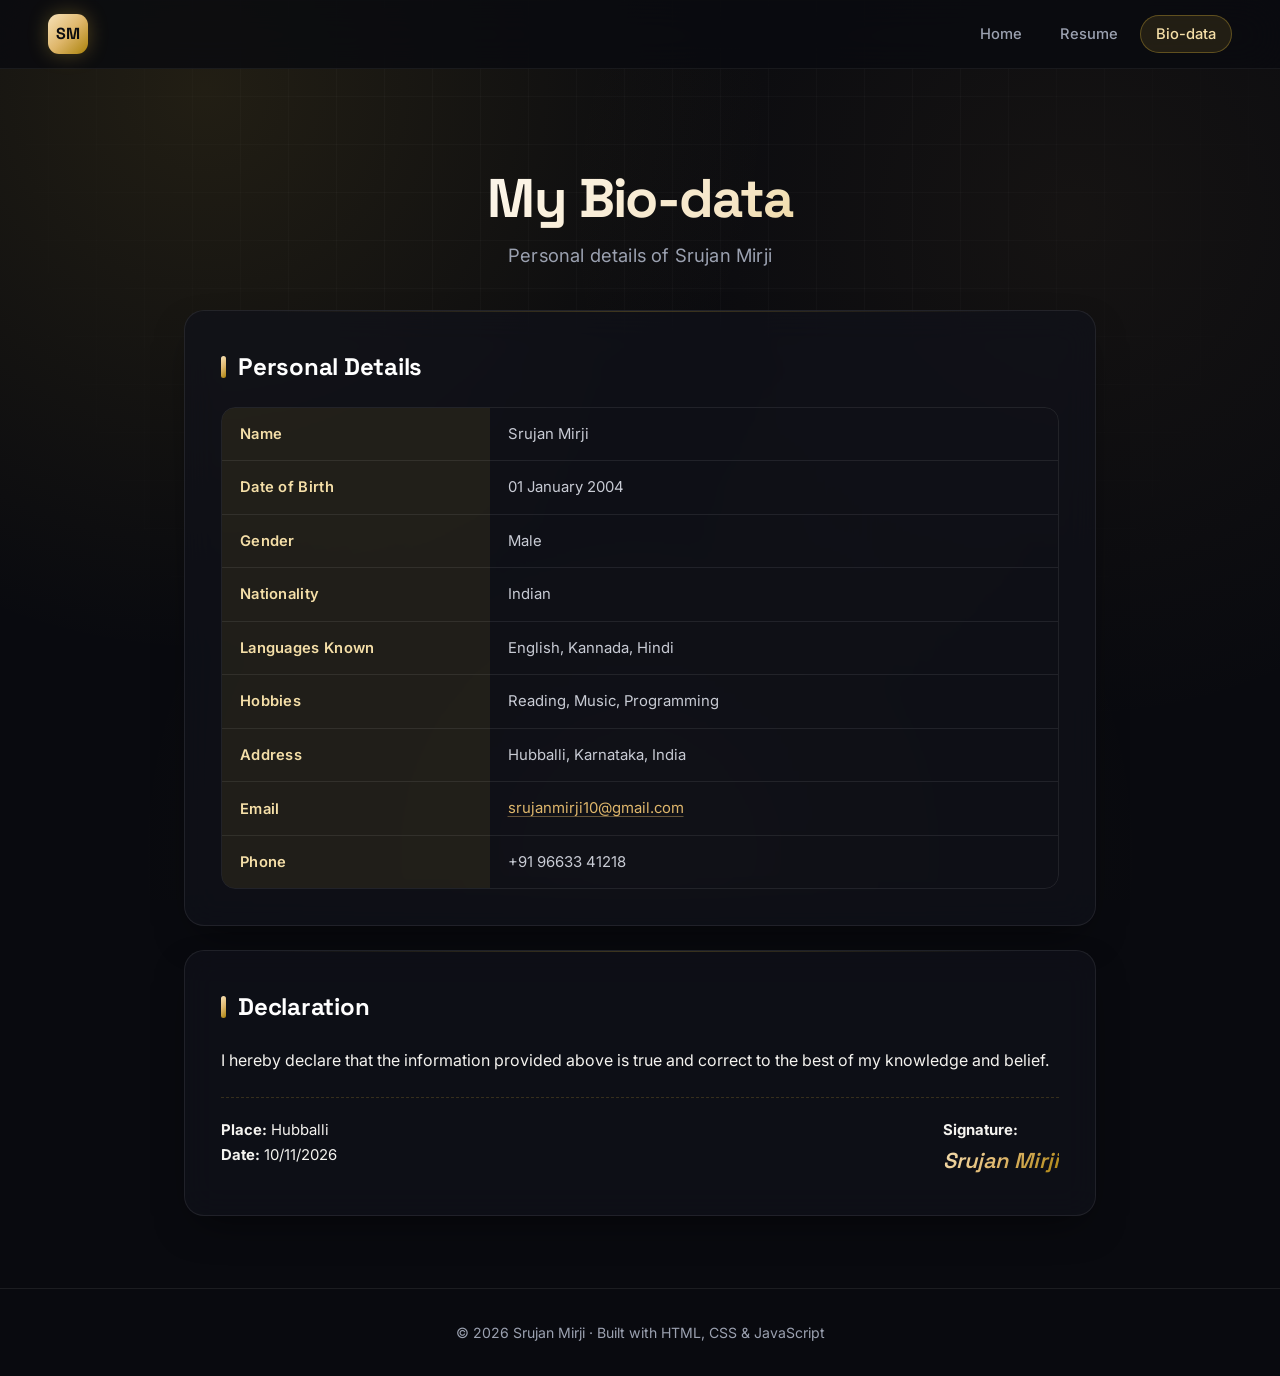
==== biodata.html @ fe97dbef "Initial commit: Personal portfolio & resume website" ====
<!DOCTYPE html>
<html lang="en">

<head>
    <meta charset="UTF-8">
    <meta name="viewport" content="width=device-width, initial-scale=1.0">
    <title>Bio-data | Srujan Mirji</title>
    <link rel="preconnect" href="https://fonts.googleapis.com">
    <link rel="preconnect" href="https://fonts.gstatic.com" crossorigin>
    <link href="https://fonts.googleapis.com/css2?family=Inter:wght@400;500;600&family=Space+Grotesk:wght@500;700&display=swap" rel="stylesheet">
    <link rel="stylesheet" href="style.css">
</head>

<body>

<nav>
    <a class="brand" href="index.html" aria-label="Srujan Mirji home">SM</a>
    <div class="nav-links">
        <a href="index.html">Home</a>
        <a href="resume.html">Resume</a>
        <a href="biodata.html" aria-current="page">Bio-data</a>
    </div>
</nav>

<header class="page">
    <h1>My Bio-data</h1>
    <p class="tagline">Personal details of Srujan Mirji</p>
</header>

<main>

    <section class="card">
        <h2>Personal Details</h2>

        <div class="table-wrap">
            <table class="biodata">

                <tr>
                    <th>Name</th>
                    <td>Srujan Mirji</td>
                </tr>

                <tr>
                    <th>Date of Birth</th>
                    <td>01 January 2004</td>
                </tr>

                <tr>
                    <th>Gender</th>
                    <td>Male</td>
                </tr>

                <tr>
                    <th>Nationality</th>
                    <td>Indian</td>
                </tr>

                <tr>
                    <th>Languages Known</th>
                    <td>English, Kannada, Hindi</td>
                </tr>

                <tr>
                    <th>Hobbies</th>
                    <td>Reading, Music, Programming</td>
                </tr>

                <tr>
                    <th>Address</th>
                    <td>Hubballi, Karnataka, India</td>
                </tr>

                <tr>
                    <th>Email</th>
                    <td><a href="mailto:srujanmirji10@gmail.com">srujanmirji10@gmail.com</a></td>
                </tr>

                <tr>
                    <th>Phone</th>
                    <td>+91 96633 41218</td>
                </tr>

            </table>
        </div>
    </section>

    <section class="card">
        <h2>Declaration</h2>

        <p>
            I hereby declare that the information provided above is true
            and correct to the best of my knowledge and belief.
        </p>

        <div class="signature">
            <div>
                <p><b>Place:</b> Hubballi</p>
                <p><b>Date:</b> 10/11/2026</p>
            </div>
            <div>
                <p><b>Signature:</b></p>
                <p class="sign">Srujan Mirji</p>
            </div>
        </div>
    </section>

</main>

<footer>
    <p>&copy; 2026 Srujan Mirji · Built with HTML, CSS &amp; JavaScript</p>
</footer>

</body>
</html>
---- style.css ----
/* ===== Design tokens (Executive Champagne Gold & Obsidian Luxury) ===== */
:root {
    color-scheme: dark;
    --bg: #090a0f;
    --bg-elevated: #0f1118;
    --surface: rgba(255, 255, 255, 0.035);
    --surface-hover: rgba(255, 255, 255, 0.065);
    --surface-card: rgba(16, 18, 26, 0.7);
    --border: rgba(255, 255, 255, 0.08);
    --border-hover: rgba(223, 183, 108, 0.35);
    --border-gold: rgba(212, 175, 55, 0.22);

    --text: #f4f3ef;
    --text-heading: #ffffff;
    --muted: #9ba1b0;
    --muted-light: #c8cbd4;

    /* Metallic Champagne & Amber Gold Palette */
    --gold: #d4af37;
    --gold-light: #f5dfa8;
    --gold-dark: #a8811e;
    --amber: #dfb76c;
    --bronze: #c59b63;
    --platinum: #e2ddd5;
    --emerald: #10b981;

    /* Luxury Gradients */
    --grad: linear-gradient(135deg, #f7e2b8 0%, #dfb76c 50%, #aa820a 100%);
    --grad-gold-soft: linear-gradient(135deg, rgba(245, 223, 168, 0.12), rgba(212, 175, 55, 0.04));
    --grad-heading: linear-gradient(135deg, #ffffff 15%, #f6e6c7 60%, #d4af37 100%);
    --grad-button: linear-gradient(135deg, #f7e4be 0%, #dfb76c 60%, #b88628 100%);

    --radius: clamp(14px, 2.5vw, 20px);
    --font-body: "Inter", system-ui, -apple-system, sans-serif;
    --font-head: "Space Grotesk", "Inter", system-ui, sans-serif;
}

* {
    box-sizing: border-box;
}

html {
    scroll-behavior: smooth;
    -webkit-text-size-adjust: 100%;
}

body {
    margin: 0;
    min-height: 100vh;
    font-family: var(--font-body);
    line-height: 1.65;
    color: var(--text);
    background:
        radial-gradient(circle at 16% 10%, rgba(212, 175, 55, 0.12), transparent 42%),
        radial-gradient(circle at 84% 24%, rgba(168, 129, 60, 0.08), transparent 40%),
        radial-gradient(circle at 50% 95%, rgba(212, 175, 55, 0.05), transparent 48%),
        var(--bg);
    background-attachment: fixed;
    overflow-x: hidden;
}

/* Faint precision grid texture */
body::before {
    content: "";
    position: fixed;
    inset: 0;
    z-index: -1;
    pointer-events: none;
    background-image:
        linear-gradient(rgba(255, 255, 255, 0.025) 1px, transparent 1px),
        linear-gradient(90deg, rgba(255, 255, 255, 0.025) 1px, transparent 1px);
    background-size: 48px 48px;
    mask-image: radial-gradient(ellipse at top, black 35%, transparent 80%);
}

a {
    color: var(--amber);
    text-decoration-color: rgba(223, 183, 108, 0.4);
    text-underline-offset: 3px;
    transition: color 0.2s, text-decoration-color 0.2s;
    word-break: break-word;
}

a:hover {
    color: #ffffff;
    text-decoration-color: rgba(255, 255, 255, 0.8);
}

:focus-visible {
    outline: 2px solid var(--amber);
    outline-offset: 3px;
}

::selection {
    background: rgba(212, 175, 55, 0.35);
    color: #ffffff;
}

/* ===== Navigation ===== */
nav {
    position: sticky;
    top: 0;
    z-index: 100;
    display: flex;
    align-items: center;
    justify-content: space-between;
    gap: 12px;
    padding: 14px clamp(14px, 4vw, 48px);
    background: rgba(9, 10, 15, 0.8);
    backdrop-filter: blur(20px);
    -webkit-backdrop-filter: blur(20px);
    border-bottom: 1px solid rgba(255, 255, 255, 0.06);
}

.brand {
    display: grid;
    place-items: center;
    width: 40px;
    height: 40px;
    flex-shrink: 0;
    border-radius: 11px;
    background: var(--grad);
    color: #0b0c10;
    font-family: var(--font-head);
    font-weight: 700;
    font-size: 1rem;
    letter-spacing: -0.02em;
    text-decoration: none;
    box-shadow: 0 0 20px rgba(212, 175, 55, 0.32);
    transition: transform 0.2s, box-shadow 0.2s;
}

.brand:hover {
    color: #000000;
    box-shadow: 0 0 28px rgba(212, 175, 55, 0.55);
}

.nav-links {
    display: flex;
    align-items: center;
    gap: 6px;
    flex-wrap: wrap;
    justify-content: flex-end;
}

.nav-links a {
    padding: 7px 16px;
    border-radius: 999px;
    color: var(--muted);
    font-weight: 500;
    font-size: 0.92rem;
    text-decoration: none;
    white-space: nowrap;
    transition: color 0.2s, background-color 0.2s, box-shadow 0.2s;
}

.nav-links a:hover {
    color: #ffffff;
    background: var(--surface-hover);
}

.nav-links a[aria-current="page"] {
    color: var(--gold-light);
    background: rgba(212, 175, 55, 0.12);
    box-shadow: inset 0 0 0 1px rgba(212, 175, 55, 0.35);
}

/* ===== Hero / page header ===== */
header {
    max-width: 960px;
    margin: 0 auto;
    padding: clamp(40px, 8vw, 100px) clamp(16px, 4vw, 32px) clamp(24px, 5vw, 40px);
    text-align: center;
}

header h1 {
    margin: 0 0 12px;
    font-family: var(--font-head);
    font-size: clamp(2rem, 7vw, 4.8rem);
    line-height: 1.08;
    letter-spacing: -0.03em;
    background: var(--grad-heading);
    background-clip: text;
    -webkit-background-clip: text;
    color: transparent;
    word-break: break-word;
}

header.page h1 {
    font-size: clamp(1.9rem, 5.5vw, 3.4rem);
}

.tagline {
    max-width: 680px;
    margin: 0 auto;
    color: var(--muted);
    font-size: clamp(0.95rem, 2vw, 1.15rem);
    letter-spacing: 0.01em;
}

.intro {
    max-width: 640px;
    margin: 18px auto 0;
    color: var(--muted-light);
    font-size: clamp(0.95rem, 1.8vw, 1.05rem);
}

.eyebrow {
    display: inline-flex;
    align-items: center;
    gap: 8px;
    max-width: 100%;
    margin-bottom: 20px;
    padding: 6px 16px;
    border: 1px solid rgba(212, 175, 55, 0.25);
    border-radius: 999px;
    background: rgba(212, 175, 55, 0.06);
    color: var(--gold-light);
    font-size: clamp(0.75rem, 1.6vw, 0.85rem);
    font-weight: 500;
    letter-spacing: 0.02em;
    text-align: left;
}

.eyebrow::before {
    content: "";
    width: 8px;
    height: 8px;
    flex-shrink: 0;
    border-radius: 50%;
    background: var(--emerald);
    box-shadow: 0 0 12px var(--emerald);
}

.actions {
    display: flex;
    flex-wrap: wrap;
    justify-content: center;
    align-items: center;
    gap: 10px;
    margin-top: 24px;
}

/* ===== Buttons ===== */
.btn,
button {
    display: inline-flex;
    align-items: center;
    justify-content: center;
    gap: 8px;
    min-height: 44px;
    padding: 10px 22px;
    border: 1px solid var(--border);
    border-radius: 999px;
    background: var(--surface);
    color: var(--text);
    font: 600 clamp(0.85rem, 1.6vw, 0.95rem) var(--font-body);
    text-decoration: none;
    cursor: pointer;
    white-space: nowrap;
    transition: background-color 0.2s, border-color 0.2s, box-shadow 0.2s, translate 0.2s, color 0.2s;
}

.btn:hover,
button:hover {
    color: #ffffff;
    background: var(--surface-hover);
    border-color: rgba(212, 175, 55, 0.35);
}

.btn-primary {
    border-color: transparent;
    background: var(--grad-button);
    color: #0a0b10;
    font-weight: 600;
    box-shadow: 0 8px 25px rgba(212, 175, 55, 0.28);
}

.btn-primary:hover {
    background: var(--grad-button);
    color: #000000;
    box-shadow: 0 12px 35px rgba(212, 175, 55, 0.45);
    border-color: transparent;
}

@media (prefers-reduced-motion: no-preference) {
    .btn:hover,
    button:hover {
        translate: 0 -2px;
    }
}

/* ===== Layout ===== */
main {
    max-width: 960px;
    margin: 0 auto;
    padding: 0 clamp(12px, 3.5vw, 24px) 48px;
}

.card {
    position: relative;
    margin-bottom: 24px;
    padding: clamp(18px, 4vw, 36px);
    border: 1px solid var(--border);
    border-radius: var(--radius);
    background: var(--surface-card);
    backdrop-filter: blur(16px);
    -webkit-backdrop-filter: blur(16px);
    box-shadow: 0 16px 40px -15px rgba(0, 0, 0, 0.6);
}

.card::before {
    content: "";
    position: absolute;
    top: 0;
    left: 8%;
    right: 8%;
    height: 1px;
    background: linear-gradient(90deg, transparent, rgba(212, 175, 55, 0.25), transparent);
}

h2 {
    display: flex;
    align-items: center;
    gap: 12px;
    margin: 0 0 20px;
    font-family: var(--font-head);
    font-size: clamp(1.25rem, 3vw, 1.5rem);
    letter-spacing: -0.01em;
    color: #ffffff;
}

h2::before {
    content: "";
    width: 5px;
    height: 22px;
    flex-shrink: 0;
    border-radius: 3px;
    background: var(--grad);
}

h3 {
    margin: 0 0 4px;
    font-family: var(--font-head);
    font-size: clamp(1.05rem, 2.5vw, 1.2rem);
    color: #ffffff;
}

.meta {
    margin: 0 0 10px;
    color: var(--amber);
    font-size: clamp(0.82rem, 1.8vw, 0.9rem);
    letter-spacing: 0.01em;
}

p {
    margin: 0 0 12px;
}

ul {
    margin: 0;
    padding-left: 20px;
}

li {
    margin: 6px 0;
    color: var(--muted-light);
    font-size: clamp(0.88rem, 1.8vw, 0.95rem);
}

li::marker {
    color: var(--amber);
}

/* ===== Grids ===== */
.grid {
    display: grid;
    grid-template-columns: repeat(auto-fit, minmax(min(100%, 260px), 1fr));
    gap: 16px;
}

.tile {
    padding: clamp(18px, 3.5vw, 24px);
    border: 1px solid var(--border);
    border-radius: 16px;
    background: rgba(255, 255, 255, 0.02);
    transition: border-color 0.25s, background-color 0.25s, translate 0.25s, box-shadow 0.25s;
}

.tile:hover {
    border-color: rgba(212, 175, 55, 0.35);
    background: rgba(212, 175, 55, 0.04);
    box-shadow: 0 10px 25px -10px rgba(212, 175, 55, 0.15);
}

@media (prefers-reduced-motion: no-preference) {
    .tile:hover {
        translate: 0 -3px;
    }
}

.tile p {
    margin: 0;
    color: var(--muted);
    font-size: 0.93rem;
}

.icon {
    display: inline-grid;
    place-items: center;
    width: 44px;
    height: 44px;
    margin-bottom: 14px;
    border-radius: 12px;
    background: rgba(212, 175, 55, 0.1);
    border: 1px solid rgba(212, 175, 55, 0.2);
    font-size: 1.3rem;
}

/* Projects grid */
.projects {
    grid-template-columns: repeat(auto-fit, minmax(min(100%, 300px), 1fr));
    gap: 18px;
}

/* Stats grid */
.stats {
    grid-template-columns: repeat(auto-fit, minmax(130px, 1fr));
    gap: 14px;
}

.stat {
    text-align: center;
    padding: 8px 4px;
}

.stat strong {
    display: block;
    font-family: var(--font-head);
    font-size: clamp(2rem, 5vw, 2.7rem);
    line-height: 1.1;
    background: var(--grad-heading);
    background-clip: text;
    -webkit-background-clip: text;
    color: transparent;
}

.stat span {
    color: var(--muted);
    font-size: clamp(0.8rem, 1.8vw, 0.9rem);
}

/* Contact info grid */
.info {
    grid-template-columns: repeat(auto-fit, minmax(min(100%, 220px), 1fr));
    gap: 12px;
}

.info div {
    padding: 14px 16px;
    border: 1px solid var(--border);
    border-radius: 14px;
    background: rgba(255, 255, 255, 0.02);
    transition: border-color 0.2s;
    word-break: break-word;
    overflow-wrap: anywhere;
}

.info div:hover {
    border-color: rgba(212, 175, 55, 0.25);
}

.info b {
    display: block;
    color: var(--amber);
    font-size: 0.74rem;
    font-weight: 600;
    letter-spacing: 0.08em;
    text-transform: uppercase;
    margin-bottom: 3px;
}

.info span,
.info a {
    font-size: 0.93rem;
    overflow-wrap: anywhere;
    word-break: break-word;
}

/* ===== Timeline ===== */
.timeline {
    position: relative;
    padding-left: 28px;
    border-left: 2px solid transparent;
    border-image: linear-gradient(to bottom, #dfb76c 0%, rgba(223, 183, 108, 0.2) 80%, transparent 100%) 1;
}

.timeline-item {
    position: relative;
    padding-bottom: 28px;
}

.timeline-item:last-child {
    padding-bottom: 0;
}

.timeline-item::before {
    content: "";
    position: absolute;
    top: 6px;
    left: -36px;
    width: 14px;
    height: 14px;
    border-radius: 50%;
    background: var(--bg);
    border: 2.5px solid var(--amber);
    box-shadow: 0 0 14px rgba(223, 183, 108, 0.55);
}

/* ===== Tags / chips ===== */
.tags {
    display: flex;
    flex-wrap: wrap;
    gap: 8px;
    margin: 10px 0 14px;
    padding: 0;
    list-style: none;
}

.tags li {
    margin: 0;
    padding: 5px 13px;
    border: 1px solid rgba(212, 175, 55, 0.22);
    border-radius: 999px;
    background: rgba(212, 175, 55, 0.06);
    color: var(--gold-light);
    font-size: clamp(0.74rem, 1.5vw, 0.8rem);
    font-weight: 500;
    transition: background-color 0.2s, border-color 0.2s;
}

.tags li:hover {
    border-color: rgba(212, 175, 55, 0.4);
    background: rgba(212, 175, 55, 0.12);
}

.skill-group + .skill-group {
    margin-top: 22px;
}

.skill-group h3 {
    color: var(--amber);
    font-family: var(--font-body);
    font-size: 0.8rem;
    font-weight: 600;
    letter-spacing: 0.08em;
    text-transform: uppercase;
    margin-bottom: 8px;
}

.skill-group:nth-child(2) .tags li {
    border-color: rgba(223, 183, 108, 0.25);
    background: rgba(223, 183, 108, 0.07);
    color: #f7e6ca;
}

.skill-group:nth-child(3) .tags li {
    border-color: rgba(226, 221, 213, 0.2);
    background: rgba(226, 221, 213, 0.05);
    color: var(--platinum);
}

.skill-group:nth-child(4) .tags li {
    border-color: rgba(212, 175, 55, 0.2);
    background: rgba(212, 175, 55, 0.05);
    color: #e8cca4;
}

/* ===== Tables ===== */
.table-wrap {
    width: 100%;
    overflow-x: auto;
    -webkit-overflow-scrolling: touch;
    border-radius: 14px;
}

table {
    width: 100%;
    min-width: 100%;
    border-collapse: separate;
    border-spacing: 0;
    overflow: hidden;
    border: 1px solid var(--border);
    border-radius: 14px;
}

th,
td {
    padding: 14px 18px;
    text-align: left;
    border-bottom: 1px solid var(--border);
}

tr:last-child th,
tr:last-child td {
    border-bottom: 0;
}

th {
    background: rgba(212, 175, 55, 0.09);
    color: var(--gold-light);
    font-weight: 600;
    font-size: 0.92rem;
    letter-spacing: 0.02em;
}

td {
    color: var(--muted-light);
    font-size: 0.93rem;
}

tr:hover td {
    background: rgba(212, 175, 55, 0.025);
}

.biodata th {
    width: 32%;
}

/* ===== Declaration ===== */
.signature {
    display: flex;
    flex-wrap: wrap;
    justify-content: space-between;
    gap: 20px;
    margin-top: 24px;
    padding-top: 20px;
    border-top: 1px dashed rgba(212, 175, 55, 0.2);
}

.signature p {
    margin: 0;
    font-size: 0.93rem;
}

.signature .sign {
    font-family: var(--font-head);
    font-size: 1.35rem;
    font-style: italic;
    background: var(--grad);
    background-clip: text;
    -webkit-background-clip: text;
    color: transparent;
    font-weight: 600;
}

/* ===== Footer ===== */
footer {
    padding: 32px 20px;
    border-top: 1px solid var(--border);
    color: var(--muted);
    text-align: center;
    font-size: 0.88rem;
}

footer p {
    margin: 0;
}

/* ===== Toast ===== */
.toast {
    position: fixed;
    bottom: 24px;
    left: 50%;
    z-index: 200;
    width: max-content;
    max-width: calc(100vw - 32px);
    padding: 12px 22px;
    border: 1px solid rgba(212, 175, 55, 0.45);
    border-radius: 14px;
    background: rgba(16, 18, 26, 0.94);
    backdrop-filter: blur(14px);
    -webkit-backdrop-filter: blur(14px);
    box-shadow: 0 12px 40px rgba(212, 175, 55, 0.25);
    color: var(--gold-light);
    font-weight: 500;
    font-size: 0.9rem;
    text-align: center;
    translate: -50% 0;
    opacity: 0;
    pointer-events: none;
    transition: opacity 0.3s;
}

.toast.show {
    opacity: 1;
}

@media (prefers-reduced-motion: no-preference) {
    .toast {
        translate: -50% 20px;
        transition: opacity 0.3s, translate 0.3s;
    }

    .toast.show {
        translate: -50% 0;
    }
}

/* ===== Scroll reveal (progressive enhancement) ===== */
@media (prefers-reduced-motion: no-preference) {
    @supports ((animation-timeline: view()) and (animation-range: entry)) {
        @keyframes reveal {
            from {
                opacity: 0;
                translate: 0 30px;
                scale: 0.98;
            }
        }

        .card {
            animation: reveal auto ease-out backwards;
            animation-timeline: view();
            animation-range: entry 0% entry 60%;
        }
    }

    @keyframes rise {
        from {
            opacity: 0;
            translate: 0 16px;
        }
    }

    header > * {
        animation: rise 0.6s ease-out backwards;
    }

    header > :nth-child(2) { animation-delay: 0.06s; }
    header > :nth-child(3) { animation-delay: 0.12s; }
    header > :nth-child(4) { animation-delay: 0.18s; }
    header > :nth-child(5) { animation-delay: 0.24s; }
    header > :nth-child(6) { animation-delay: 0.30s; }
}

/* =========================================================
   RESPONSIVE BREAKPOINTS (Mobile, Tablet, Desktop)
   ========================================================= */

/* Tablet and below (<= 768px) */
@media (max-width: 768px) {
    .projects {
        grid-template-columns: 1fr;
    }

    .stats {
        grid-template-columns: repeat(2, 1fr);
        gap: 12px;
    }
}

/* Mobile landscape and standard phones (<= 640px) */
@media (max-width: 640px) {
    nav {
        padding: 10px 14px;
    }

    .brand {
        width: 36px;
        height: 36px;
        font-size: 0.92rem;
    }

    .nav-links a {
        padding: 6px 12px;
        font-size: 0.84rem;
    }

    header {
        padding-top: 36px;
        padding-bottom: 24px;
    }

    .actions {
        gap: 8px;
    }

    .actions .btn,
    .actions button {
        padding: 9px 16px;
        font-size: 0.88rem;
    }

    /* Transform bio-data table into responsive card rows */
    .biodata,
    .biodata tbody,
    .biodata tr,
    .biodata th,
    .biodata td {
        display: block;
        width: 100% !important;
    }

    .biodata {
        border: 1px solid var(--border);
        border-radius: 14px;
        overflow: hidden;
    }

    .biodata tr {
        padding: 12px 14px;
        border-bottom: 1px solid var(--border);
    }

    .biodata tr:last-child {
        border-bottom: 0;
    }

    .biodata th {
        padding: 0 0 4px 0;
        background: transparent;
        color: var(--amber);
        font-size: 0.74rem;
        text-transform: uppercase;
        letter-spacing: 0.08em;
        font-weight: 600;
        border: none;
    }

    .biodata td {
        padding: 0;
        border: none;
        color: var(--text);
        font-size: 0.95rem;
    }

    /* Education table padding refinement */
    table th,
    table td {
        padding: 10px 12px;
        font-size: 0.85rem;
    }

    /* Timeline alignment */
    .timeline {
        padding-left: 22px;
    }

    .timeline-item::before {
        left: -30px;
    }
}

/* Compact phones (<= 420px, e.g. iPhone SE, mini, Galaxy A) */
@media (max-width: 420px) {
    nav {
        padding: 8px 10px;
    }

    .nav-links {
        gap: 3px;
    }

    .nav-links a {
        padding: 5px 9px;
        font-size: 0.78rem;
    }

    .actions {
        width: 100%;
        flex-direction: column;
    }

    .actions .btn,
    .actions button {
        width: 100%;
    }

    .stats {
        grid-template-columns: repeat(2, 1fr);
        gap: 8px;
    }

    .stat strong {
        font-size: 1.8rem;
    }

    .signature {
        flex-direction: column;
        gap: 12px;
    }
}
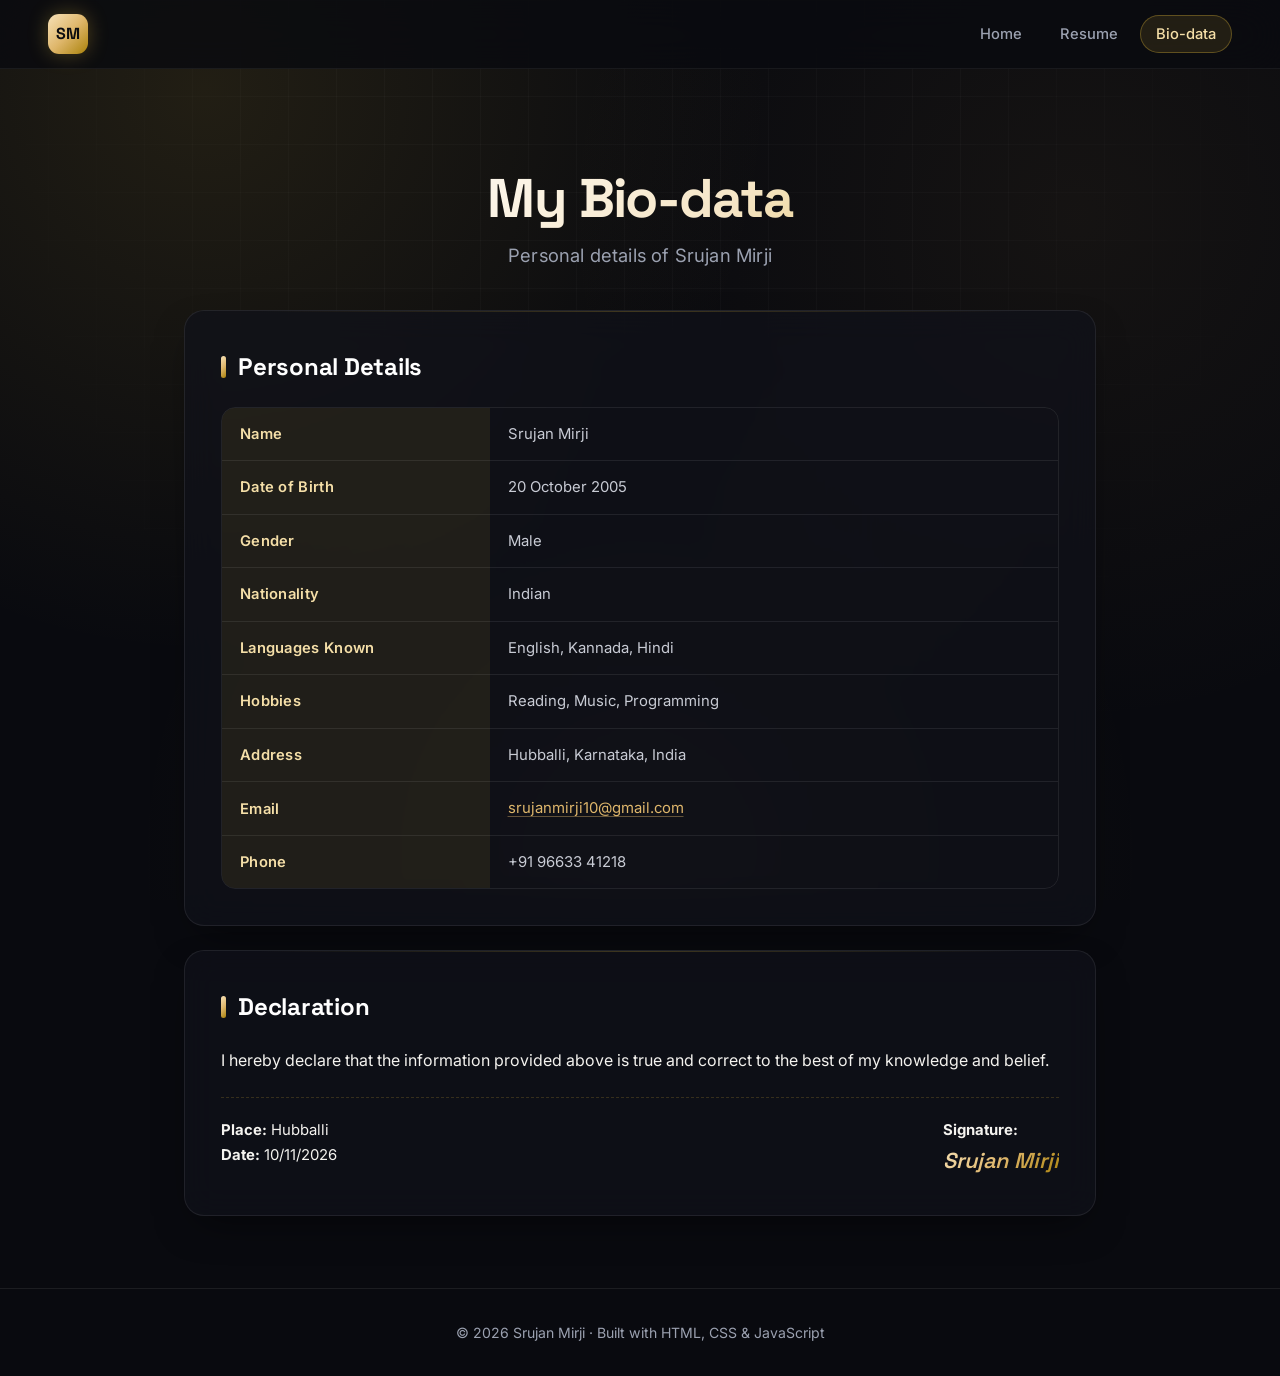
==== commit 177fd0c0: "Update Date of Birth to 20 October 2005" ====
--- a/biodata.html
+++ b/biodata.html
@@ -42,7 +42,7 @@
 
                 <tr>
                     <th>Date of Birth</th>
-                    <td>01 January 2004</td>
+                    <td>20 October 2005</td>
                 </tr>
 
                 <tr>
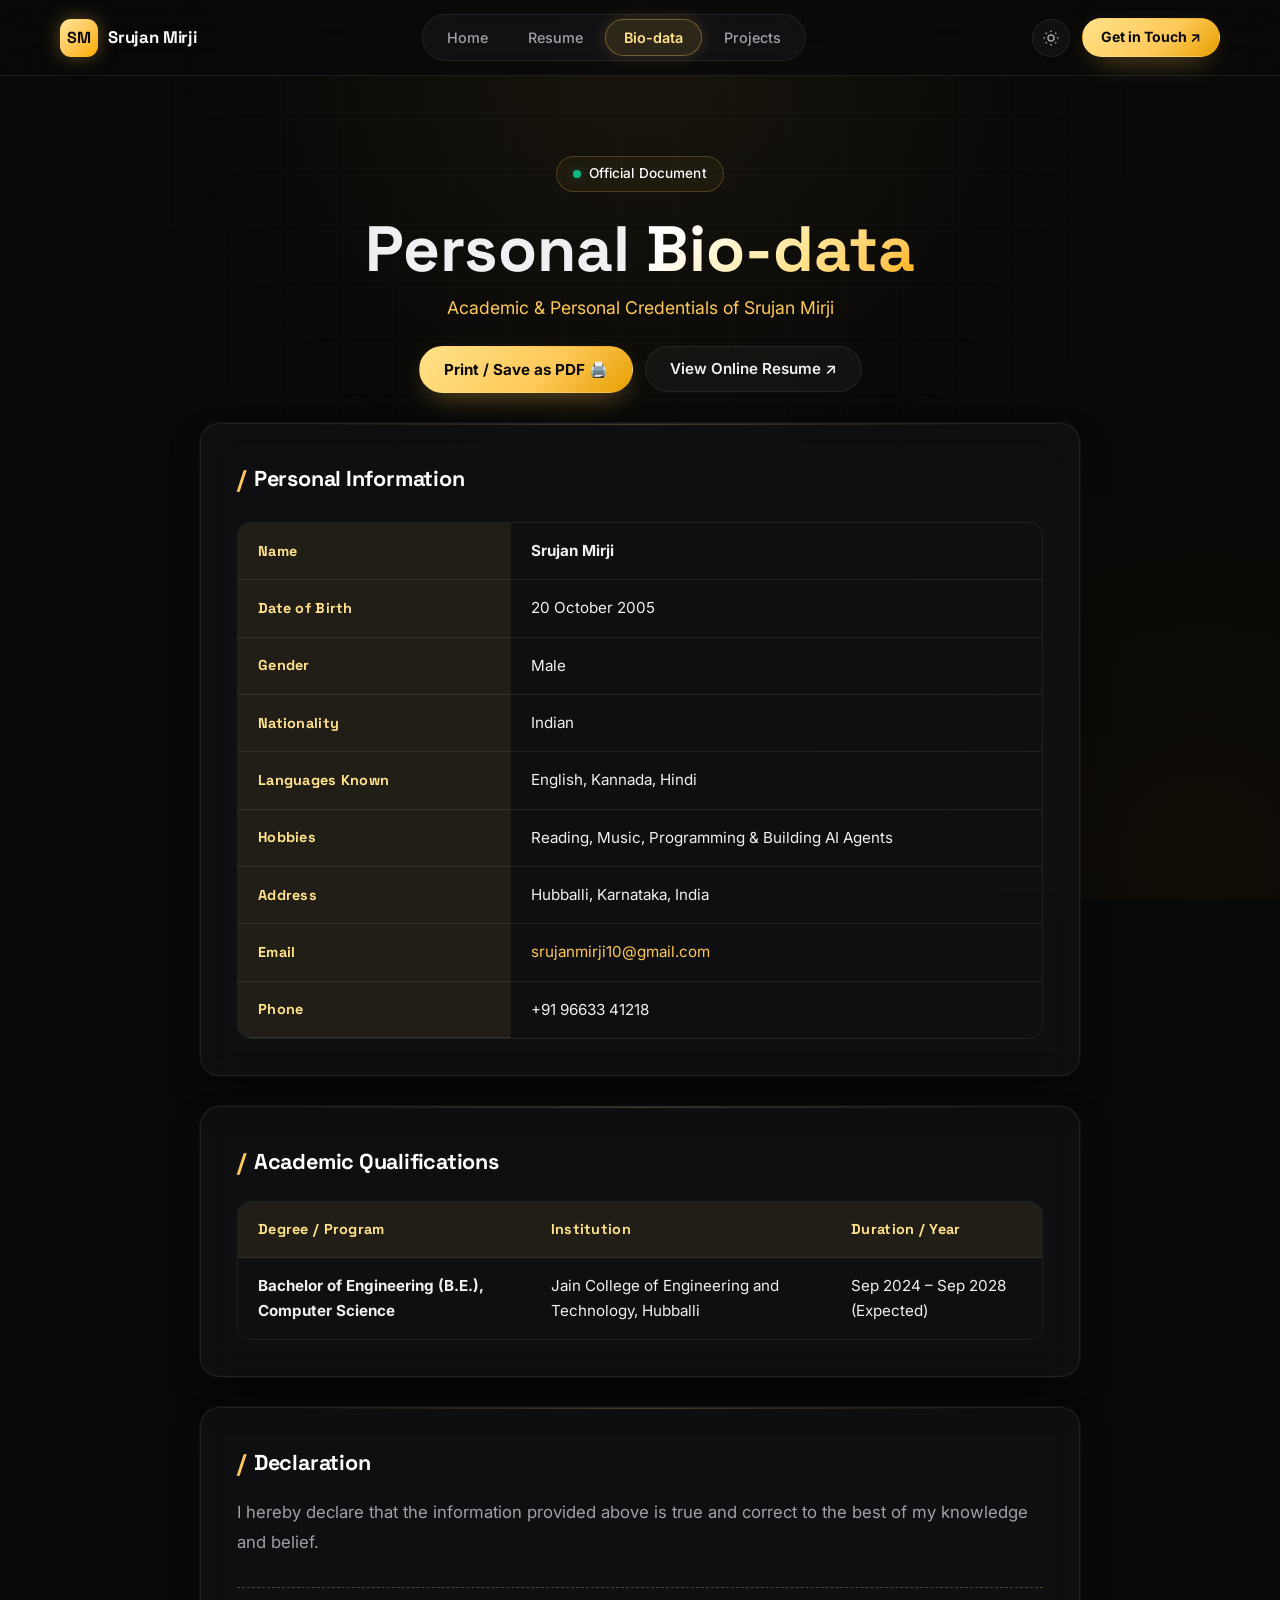
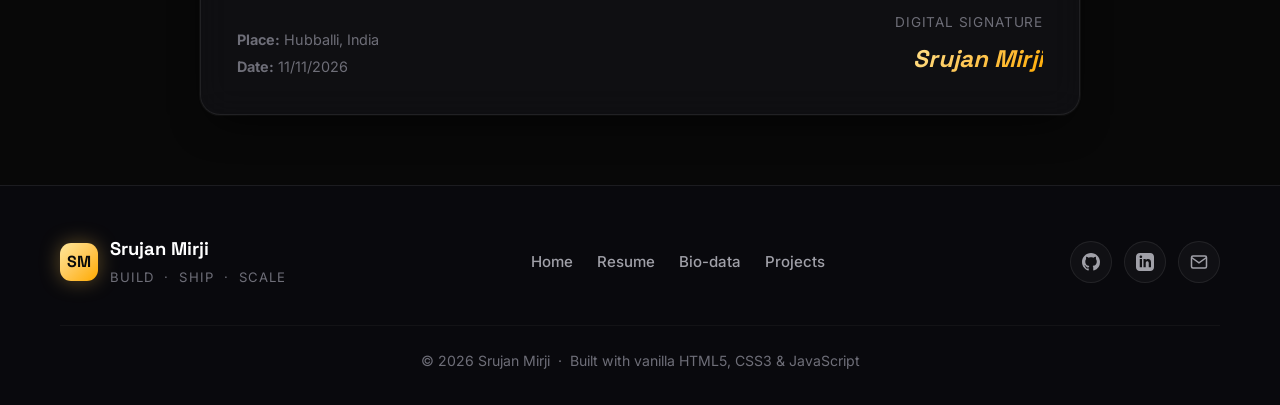
==== commit a86e471f: "Redesign portfolio to cinematic gold and deep black reference" ====
--- a/biodata.html
+++ b/biodata.html
@@ -1,114 +1,210 @@
-<!DOCTYPE html>
-<html lang="en">
-
-<head>
-    <meta charset="UTF-8">
-    <meta name="viewport" content="width=device-width, initial-scale=1.0">
-    <title>Bio-data | Srujan Mirji</title>
-    <link rel="preconnect" href="https://fonts.googleapis.com">
-    <link rel="preconnect" href="https://fonts.gstatic.com" crossorigin>
-    <link href="https://fonts.googleapis.com/css2?family=Inter:wght@400;500;600&family=Space+Grotesk:wght@500;700&display=swap" rel="stylesheet">
-    <link rel="stylesheet" href="style.css">
-</head>
-
-<body>
-
-<nav>
-    <a class="brand" href="index.html" aria-label="Srujan Mirji home">SM</a>
-    <div class="nav-links">
-        <a href="index.html">Home</a>
-        <a href="resume.html">Resume</a>
-        <a href="biodata.html" aria-current="page">Bio-data</a>
-    </div>
-</nav>
-
-<header class="page">
-    <h1>My Bio-data</h1>
-    <p class="tagline">Personal details of Srujan Mirji</p>
-</header>
-
-<main>
-
-    <section class="card">
-        <h2>Personal Details</h2>
-
-        <div class="table-wrap">
-            <table class="biodata">
-
-                <tr>
-                    <th>Name</th>
-                    <td>Srujan Mirji</td>
-                </tr>
-
-                <tr>
-                    <th>Date of Birth</th>
-                    <td>20 October 2005</td>
-                </tr>
-
-                <tr>
-                    <th>Gender</th>
-                    <td>Male</td>
-                </tr>
-
-                <tr>
-                    <th>Nationality</th>
-                    <td>Indian</td>
-                </tr>
-
-                <tr>
-                    <th>Languages Known</th>
-                    <td>English, Kannada, Hindi</td>
-                </tr>
-
-                <tr>
-                    <th>Hobbies</th>
-                    <td>Reading, Music, Programming</td>
-                </tr>
-
-                <tr>
-                    <th>Address</th>
-                    <td>Hubballi, Karnataka, India</td>
-                </tr>
-
-                <tr>
-                    <th>Email</th>
-                    <td><a href="mailto:srujanmirji10@gmail.com">srujanmirji10@gmail.com</a></td>
-                </tr>
-
-                <tr>
-                    <th>Phone</th>
-                    <td>+91 96633 41218</td>
-                </tr>
-
-            </table>
-        </div>
-    </section>
-
-    <section class="card">
-        <h2>Declaration</h2>
-
-        <p>
-            I hereby declare that the information provided above is true
-            and correct to the best of my knowledge and belief.
-        </p>
-
-        <div class="signature">
-            <div>
-                <p><b>Place:</b> Hubballi</p>
-                <p><b>Date:</b> 10/11/2026</p>
-            </div>
-            <div>
-                <p><b>Signature:</b></p>
-                <p class="sign">Srujan Mirji</p>
-            </div>
-        </div>
-    </section>
-
-</main>
-
-<footer>
-    <p>&copy; 2026 Srujan Mirji · Built with HTML, CSS &amp; JavaScript</p>
-</footer>
-
-</body>
-</html>
+<!DOCTYPE html>
+<html lang="en">
+<head>
+    <meta charset="UTF-8">
+    <meta name="viewport" content="width=device-width, initial-scale=1.0">
+    <title>Bio-data | Srujan Mirji</title>
+    <meta name="description" content="Official Bio-data of Srujan Mirji - Personal Details, Academic Background and Declaration.">
+    <!-- Google Fonts -->
+    <link rel="preconnect" href="https://fonts.googleapis.com">
+    <link rel="preconnect" href="https://fonts.gstatic.com" crossorigin>
+    <link href="https://fonts.googleapis.com/css2?family=Inter:wght@400;500;600;700&family=Space+Grotesk:wght@500;600;700;800&display=swap" rel="stylesheet">
+    <link rel="stylesheet" href="style.css">
+</head>
+
+<body>
+
+<div class="bg-grid-mesh"></div>
+
+<!-- ==========================================================================
+     NAVIGATION BAR
+     ========================================================================== -->
+<nav class="navbar">
+    <div class="container">
+        <div class="nav-left">
+            <a href="index.html" class="nav-brand" aria-label="Srujan Mirji Home">
+                <span class="brand-badge">SM</span>
+                <span class="brand-name">Srujan Mirji</span>
+            </a>
+        </div>
+
+        <div class="nav-center">
+            <div class="nav-pill">
+                <a href="index.html">Home</a>
+                <a href="resume.html">Resume</a>
+                <a href="biodata.html" class="active">Bio-data</a>
+                <a href="index.html#projects">Projects</a>
+            </div>
+        </div>
+
+        <div class="nav-right">
+            <button class="theme-btn" id="themeToggle" aria-label="Toggle theme">
+                <svg viewBox="0 0 24 24" fill="none" stroke="currentColor" stroke-width="2"><circle cx="12" cy="12" r="4"/><path d="M12 2v2M12 20v2M4.93 4.93l1.41 1.41M17.66 17.66l1.41 1.41M2 12h2M20 12h2M6.34 17.66l-1.41 1.41M19.07 4.93l-1.41 1.41"/></svg>
+            </button>
+            <a href="index.html#contact" class="btn btn-gold btn-sm">Get in Touch ↗</a>
+            <button class="mobile-toggle" id="mobileMenuBtn" aria-label="Toggle navigation menu">
+                <span></span><span></span><span></span>
+            </button>
+        </div>
+    </div>
+</nav>
+
+<!-- Mobile Navigation Drawer -->
+<div class="mobile-nav-drawer" id="mobileNavDrawer">
+    <a href="index.html">Home</a>
+    <a href="resume.html">Resume</a>
+    <a href="biodata.html" class="active">Bio-data</a>
+    <a href="index.html#projects">Projects</a>
+    <a href="index.html#contact" class="btn btn-gold">Get in Touch ↗</a>
+</div>
+
+<!-- ==========================================================================
+     BIO-DATA HEADER
+     ========================================================================== -->
+<header class="page-header">
+    <div class="container">
+        <span class="status-pill"><span class="status-dot"></span> Official Document</span>
+        <h1 class="page-title">Personal <span class="gold-gradient-text">Bio-data</span></h1>
+        <p class="page-tagline">Academic &amp; Personal Credentials of Srujan Mirji</p>
+        <div style="display:flex;justify-content:center;gap:12px;flex-wrap:wrap;">
+            <button onclick="window.print()" class="btn btn-gold">Print / Save as PDF 🖨️</button>
+            <a href="resume.html" class="btn btn-glass">View Online Resume ↗</a>
+        </div>
+    </div>
+</header>
+
+<main class="container" style="display:flex;flex-direction:column;gap:30px;padding-bottom:70px;max-width:960px;">
+
+    <!-- Personal Details Table -->
+    <section class="glass-card" style="padding:clamp(22px,4vw,36px);">
+        <h2 class="section-tag" style="margin-bottom:24px;"><span class="slash">/</span> Personal Information</h2>
+
+        <div class="table-responsive">
+            <table class="styled-table biodata-table">
+                <tbody>
+                    <tr>
+                        <th>Name</th>
+                        <td><strong>Srujan Mirji</strong></td>
+                    </tr>
+                    <tr>
+                        <th>Date of Birth</th>
+                        <td>20 October 2005</td>
+                    </tr>
+                    <tr>
+                        <th>Gender</th>
+                        <td>Male</td>
+                    </tr>
+                    <tr>
+                        <th>Nationality</th>
+                        <td>Indian</td>
+                    </tr>
+                    <tr>
+                        <th>Languages Known</th>
+                        <td>English, Kannada, Hindi</td>
+                    </tr>
+                    <tr>
+                        <th>Hobbies</th>
+                        <td>Reading, Music, Programming &amp; Building AI Agents</td>
+                    </tr>
+                    <tr>
+                        <th>Address</th>
+                        <td>Hubballi, Karnataka, India</td>
+                    </tr>
+                    <tr>
+                        <th>Email</th>
+                        <td><a href="mailto:srujanmirji10@gmail.com" class="gold-accent-text">srujanmirji10@gmail.com</a></td>
+                    </tr>
+                    <tr>
+                        <th>Phone</th>
+                        <td>+91 96633 41218</td>
+                    </tr>
+                </tbody>
+            </table>
+        </div>
+    </section>
+
+    <!-- Education Overview -->
+    <section class="glass-card" style="padding:clamp(22px,4vw,36px);">
+        <h2 class="section-tag" style="margin-bottom:20px;"><span class="slash">/</span> Academic Qualifications</h2>
+        <div class="table-responsive">
+            <table class="styled-table">
+                <thead>
+                    <tr>
+                        <th>Degree / Program</th>
+                        <th>Institution</th>
+                        <th>Duration / Year</th>
+                    </tr>
+                </thead>
+                <tbody>
+                    <tr>
+                        <td><strong>Bachelor of Engineering (B.E.), Computer Science</strong></td>
+                        <td>Jain College of Engineering and Technology, Hubballi</td>
+                        <td>Sep 2024 – Sep 2028 (Expected)</td>
+                    </tr>
+                </tbody>
+            </table>
+        </div>
+    </section>
+
+    <!-- Declaration -->
+    <section class="glass-card" style="padding:clamp(22px,4vw,36px);">
+        <h2 class="section-tag" style="margin-bottom:16px;"><span class="slash">/</span> Declaration</h2>
+        <p style="color:var(--text-secondary);font-size:1.05rem;line-height:1.75;margin:0;">
+            I hereby declare that the information provided above is true and correct to the best of my knowledge and belief.
+        </p>
+
+        <div class="signature-box">
+            <div>
+                <p style="color:var(--text-muted);font-size:0.9rem;margin-bottom:4px;"><strong>Place:</strong> Hubballi, India</p>
+                <p style="color:var(--text-muted);font-size:0.9rem;"><strong>Date:</strong> 11/11/2026</p>
+            </div>
+            <div style="text-align:right;">
+                <p style="color:var(--text-muted);font-size:0.85rem;margin-bottom:6px;text-transform:uppercase;letter-spacing:0.06em;">Digital Signature</p>
+                <div class="signature-name">Srujan Mirji</div>
+            </div>
+        </div>
+    </section>
+
+</main>
+
+<!-- Footer -->
+<footer class="footer">
+    <div class="container">
+        <div class="footer-top">
+            <div class="footer-brand">
+                <span class="brand-badge">SM</span>
+                <div class="footer-brand-text">
+                    <h4>Srujan Mirji</h4>
+                    <span class="footer-tagline">Build &nbsp;·&nbsp; Ship &nbsp;·&nbsp; Scale</span>
+                </div>
+            </div>
+
+            <nav class="footer-nav">
+                <a href="index.html">Home</a>
+                <a href="resume.html">Resume</a>
+                <a href="biodata.html">Bio-data</a>
+                <a href="index.html#projects">Projects</a>
+            </nav>
+
+            <div class="footer-socials">
+                <a href="https://github.com/Srujanmirji" target="_blank" rel="noopener" class="social-link" aria-label="GitHub">
+                    <svg viewBox="0 0 24 24" fill="currentColor"><path d="M12 0C5.37 0 0 5.37 0 12c0 5.31 3.435 9.795 8.205 11.385.6.105.825-.255.825-.57 0-.285-.015-1.23-.015-2.235-3.015.555-3.795-.735-4.035-1.41-.135-.345-.72-1.41-1.23-1.695-.42-.225-1.02-.78-.015-.795.945-.015 1.62.87 1.845 1.23 1.08 1.815 2.805 1.305 3.495.99.105-.78.42-1.305.765-1.605-2.67-.3-5.46-1.335-5.46-5.925 0-1.305.465-2.385 1.23-3.225-.12-.3-.54-1.53.12-3.18 0 0 1.005-.315 3.3 1.23.96-.27 1.98-.405 3-.405s2.04.135 3 .405c2.295-1.56 3.3-1.23 3.3-1.23.66 1.65.24 2.88.12 3.18.765.84 1.23 1.905 1.23 3.225 0 4.605-2.805 5.625-5.475 5.925.435.375.81 1.095.81 2.22 0 1.605-.015 2.895-.015 3.3 0 .315.225.69.825.57A12.02 12.02 0 0024 12c0-6.63-5.37-12-12-12z"/></svg>
+                </a>
+                <a href="https://linkedin.com/in/srujanmirji" target="_blank" rel="noopener" class="social-link" aria-label="LinkedIn">
+                    <svg viewBox="0 0 24 24" fill="currentColor"><path d="M19 0h-14c-2.761 0-5 2.239-5 5v14c0 2.761 2.239 5 5 5h14c2.762 0 5-2.239 5-5v-14c0-2.761-2.238-5-5-5zm-11 19h-3v-11h3v11zm-1.5-12.268c-.966 0-1.75-.79-1.75-1.764s.784-1.764 1.75-1.764 1.75.79 1.75 1.764-.783 1.764-1.75 1.764zm13.5 12.268h-3v-5.604c0-3.368-4-3.113-4 0v5.604h-3v-11h3v1.765c1.396-2.586 7-2.777 7 2.476v6.759z"/></svg>
+                </a>
+                <a href="mailto:srujanmirji10@gmail.com" class="social-link" aria-label="Email">
+                    <svg viewBox="0 0 24 24" fill="none" stroke="currentColor" stroke-width="2"><path d="M4 4h16c1.1 0 2 .9 2 2v12c0 1.1-.9 2-2 2H4c-1.1 0-2-.9-2-2V6c0-1.1.9-2 2-2z"/><polyline points="22,6 12,13 2,6"/></svg>
+                </a>
+            </div>
+        </div>
+
+        <div class="footer-bottom">
+            <p>&copy; 2026 Srujan Mirji &nbsp;·&nbsp; Built with vanilla HTML5, CSS3 &amp; JavaScript</p>
+        </div>
+    </div>
+</footer>
+
+<script src="script.js"></script>
+</body>
+</html>
--- a/style.css
+++ b/style.css
@@ -1,892 +1,2056 @@
-/* ===== Design tokens (Executive Champagne Gold & Obsidian Luxury) ===== */
-:root {
-    color-scheme: dark;
-    --bg: #090a0f;
-    --bg-elevated: #0f1118;
-    --surface: rgba(255, 255, 255, 0.035);
-    --surface-hover: rgba(255, 255, 255, 0.065);
-    --surface-card: rgba(16, 18, 26, 0.7);
-    --border: rgba(255, 255, 255, 0.08);
-    --border-hover: rgba(223, 183, 108, 0.35);
-    --border-gold: rgba(212, 175, 55, 0.22);
-
-    --text: #f4f3ef;
-    --text-heading: #ffffff;
-    --muted: #9ba1b0;
-    --muted-light: #c8cbd4;
-
-    /* Metallic Champagne & Amber Gold Palette */
-    --gold: #d4af37;
-    --gold-light: #f5dfa8;
-    --gold-dark: #a8811e;
-    --amber: #dfb76c;
-    --bronze: #c59b63;
-    --platinum: #e2ddd5;
-    --emerald: #10b981;
-
-    /* Luxury Gradients */
-    --grad: linear-gradient(135deg, #f7e2b8 0%, #dfb76c 50%, #aa820a 100%);
-    --grad-gold-soft: linear-gradient(135deg, rgba(245, 223, 168, 0.12), rgba(212, 175, 55, 0.04));
-    --grad-heading: linear-gradient(135deg, #ffffff 15%, #f6e6c7 60%, #d4af37 100%);
-    --grad-button: linear-gradient(135deg, #f7e4be 0%, #dfb76c 60%, #b88628 100%);
-
-    --radius: clamp(14px, 2.5vw, 20px);
-    --font-body: "Inter", system-ui, -apple-system, sans-serif;
-    --font-head: "Space Grotesk", "Inter", system-ui, sans-serif;
-}
-
-* {
-    box-sizing: border-box;
-}
-
-html {
-    scroll-behavior: smooth;
-    -webkit-text-size-adjust: 100%;
-}
-
-body {
-    margin: 0;
-    min-height: 100vh;
-    font-family: var(--font-body);
-    line-height: 1.65;
-    color: var(--text);
-    background:
-        radial-gradient(circle at 16% 10%, rgba(212, 175, 55, 0.12), transparent 42%),
-        radial-gradient(circle at 84% 24%, rgba(168, 129, 60, 0.08), transparent 40%),
-        radial-gradient(circle at 50% 95%, rgba(212, 175, 55, 0.05), transparent 48%),
-        var(--bg);
-    background-attachment: fixed;
-    overflow-x: hidden;
-}
-
-/* Faint precision grid texture */
-body::before {
-    content: "";
-    position: fixed;
-    inset: 0;
-    z-index: -1;
-    pointer-events: none;
-    background-image:
-        linear-gradient(rgba(255, 255, 255, 0.025) 1px, transparent 1px),
-        linear-gradient(90deg, rgba(255, 255, 255, 0.025) 1px, transparent 1px);
-    background-size: 48px 48px;
-    mask-image: radial-gradient(ellipse at top, black 35%, transparent 80%);
-}
-
-a {
-    color: var(--amber);
-    text-decoration-color: rgba(223, 183, 108, 0.4);
-    text-underline-offset: 3px;
-    transition: color 0.2s, text-decoration-color 0.2s;
-    word-break: break-word;
-}
-
-a:hover {
-    color: #ffffff;
-    text-decoration-color: rgba(255, 255, 255, 0.8);
-}
-
-:focus-visible {
-    outline: 2px solid var(--amber);
-    outline-offset: 3px;
-}
-
-::selection {
-    background: rgba(212, 175, 55, 0.35);
-    color: #ffffff;
-}
-
-/* ===== Navigation ===== */
-nav {
-    position: sticky;
-    top: 0;
-    z-index: 100;
-    display: flex;
-    align-items: center;
-    justify-content: space-between;
-    gap: 12px;
-    padding: 14px clamp(14px, 4vw, 48px);
-    background: rgba(9, 10, 15, 0.8);
-    backdrop-filter: blur(20px);
-    -webkit-backdrop-filter: blur(20px);
-    border-bottom: 1px solid rgba(255, 255, 255, 0.06);
-}
-
-.brand {
-    display: grid;
-    place-items: center;
-    width: 40px;
-    height: 40px;
-    flex-shrink: 0;
-    border-radius: 11px;
-    background: var(--grad);
-    color: #0b0c10;
-    font-family: var(--font-head);
-    font-weight: 700;
-    font-size: 1rem;
-    letter-spacing: -0.02em;
-    text-decoration: none;
-    box-shadow: 0 0 20px rgba(212, 175, 55, 0.32);
-    transition: transform 0.2s, box-shadow 0.2s;
-}
-
-.brand:hover {
-    color: #000000;
-    box-shadow: 0 0 28px rgba(212, 175, 55, 0.55);
-}
-
-.nav-links {
-    display: flex;
-    align-items: center;
-    gap: 6px;
-    flex-wrap: wrap;
-    justify-content: flex-end;
-}
-
-.nav-links a {
-    padding: 7px 16px;
-    border-radius: 999px;
-    color: var(--muted);
-    font-weight: 500;
-    font-size: 0.92rem;
-    text-decoration: none;
-    white-space: nowrap;
-    transition: color 0.2s, background-color 0.2s, box-shadow 0.2s;
-}
-
-.nav-links a:hover {
-    color: #ffffff;
-    background: var(--surface-hover);
-}
-
-.nav-links a[aria-current="page"] {
-    color: var(--gold-light);
-    background: rgba(212, 175, 55, 0.12);
-    box-shadow: inset 0 0 0 1px rgba(212, 175, 55, 0.35);
-}
-
-/* ===== Hero / page header ===== */
-header {
-    max-width: 960px;
-    margin: 0 auto;
-    padding: clamp(40px, 8vw, 100px) clamp(16px, 4vw, 32px) clamp(24px, 5vw, 40px);
-    text-align: center;
-}
-
-header h1 {
-    margin: 0 0 12px;
-    font-family: var(--font-head);
-    font-size: clamp(2rem, 7vw, 4.8rem);
-    line-height: 1.08;
-    letter-spacing: -0.03em;
-    background: var(--grad-heading);
-    background-clip: text;
-    -webkit-background-clip: text;
-    color: transparent;
-    word-break: break-word;
-}
-
-header.page h1 {
-    font-size: clamp(1.9rem, 5.5vw, 3.4rem);
-}
-
-.tagline {
-    max-width: 680px;
-    margin: 0 auto;
-    color: var(--muted);
-    font-size: clamp(0.95rem, 2vw, 1.15rem);
-    letter-spacing: 0.01em;
-}
-
-.intro {
-    max-width: 640px;
-    margin: 18px auto 0;
-    color: var(--muted-light);
-    font-size: clamp(0.95rem, 1.8vw, 1.05rem);
-}
-
-.eyebrow {
-    display: inline-flex;
-    align-items: center;
-    gap: 8px;
-    max-width: 100%;
-    margin-bottom: 20px;
-    padding: 6px 16px;
-    border: 1px solid rgba(212, 175, 55, 0.25);
-    border-radius: 999px;
-    background: rgba(212, 175, 55, 0.06);
-    color: var(--gold-light);
-    font-size: clamp(0.75rem, 1.6vw, 0.85rem);
-    font-weight: 500;
-    letter-spacing: 0.02em;
-    text-align: left;
-}
-
-.eyebrow::before {
-    content: "";
-    width: 8px;
-    height: 8px;
-    flex-shrink: 0;
-    border-radius: 50%;
-    background: var(--emerald);
-    box-shadow: 0 0 12px var(--emerald);
-}
-
-.actions {
-    display: flex;
-    flex-wrap: wrap;
-    justify-content: center;
-    align-items: center;
-    gap: 10px;
-    margin-top: 24px;
-}
-
-/* ===== Buttons ===== */
-.btn,
-button {
-    display: inline-flex;
-    align-items: center;
-    justify-content: center;
-    gap: 8px;
-    min-height: 44px;
-    padding: 10px 22px;
-    border: 1px solid var(--border);
-    border-radius: 999px;
-    background: var(--surface);
-    color: var(--text);
-    font: 600 clamp(0.85rem, 1.6vw, 0.95rem) var(--font-body);
-    text-decoration: none;
-    cursor: pointer;
-    white-space: nowrap;
-    transition: background-color 0.2s, border-color 0.2s, box-shadow 0.2s, translate 0.2s, color 0.2s;
-}
-
-.btn:hover,
-button:hover {
-    color: #ffffff;
-    background: var(--surface-hover);
-    border-color: rgba(212, 175, 55, 0.35);
-}
-
-.btn-primary {
-    border-color: transparent;
-    background: var(--grad-button);
-    color: #0a0b10;
-    font-weight: 600;
-    box-shadow: 0 8px 25px rgba(212, 175, 55, 0.28);
-}
-
-.btn-primary:hover {
-    background: var(--grad-button);
-    color: #000000;
-    box-shadow: 0 12px 35px rgba(212, 175, 55, 0.45);
-    border-color: transparent;
-}
-
-@media (prefers-reduced-motion: no-preference) {
-    .btn:hover,
-    button:hover {
-        translate: 0 -2px;
-    }
-}
-
-/* ===== Layout ===== */
-main {
-    max-width: 960px;
-    margin: 0 auto;
-    padding: 0 clamp(12px, 3.5vw, 24px) 48px;
-}
-
-.card {
-    position: relative;
-    margin-bottom: 24px;
-    padding: clamp(18px, 4vw, 36px);
-    border: 1px solid var(--border);
-    border-radius: var(--radius);
-    background: var(--surface-card);
-    backdrop-filter: blur(16px);
-    -webkit-backdrop-filter: blur(16px);
-    box-shadow: 0 16px 40px -15px rgba(0, 0, 0, 0.6);
-}
-
-.card::before {
-    content: "";
-    position: absolute;
-    top: 0;
-    left: 8%;
-    right: 8%;
-    height: 1px;
-    background: linear-gradient(90deg, transparent, rgba(212, 175, 55, 0.25), transparent);
-}
-
-h2 {
-    display: flex;
-    align-items: center;
-    gap: 12px;
-    margin: 0 0 20px;
-    font-family: var(--font-head);
-    font-size: clamp(1.25rem, 3vw, 1.5rem);
-    letter-spacing: -0.01em;
-    color: #ffffff;
-}
-
-h2::before {
-    content: "";
-    width: 5px;
-    height: 22px;
-    flex-shrink: 0;
-    border-radius: 3px;
-    background: var(--grad);
-}
-
-h3 {
-    margin: 0 0 4px;
-    font-family: var(--font-head);
-    font-size: clamp(1.05rem, 2.5vw, 1.2rem);
-    color: #ffffff;
-}
-
-.meta {
-    margin: 0 0 10px;
-    color: var(--amber);
-    font-size: clamp(0.82rem, 1.8vw, 0.9rem);
-    letter-spacing: 0.01em;
-}
-
-p {
-    margin: 0 0 12px;
-}
-
-ul {
-    margin: 0;
-    padding-left: 20px;
-}
-
-li {
-    margin: 6px 0;
-    color: var(--muted-light);
-    font-size: clamp(0.88rem, 1.8vw, 0.95rem);
-}
-
-li::marker {
-    color: var(--amber);
-}
-
-/* ===== Grids ===== */
-.grid {
-    display: grid;
-    grid-template-columns: repeat(auto-fit, minmax(min(100%, 260px), 1fr));
-    gap: 16px;
-}
-
-.tile {
-    padding: clamp(18px, 3.5vw, 24px);
-    border: 1px solid var(--border);
-    border-radius: 16px;
-    background: rgba(255, 255, 255, 0.02);
-    transition: border-color 0.25s, background-color 0.25s, translate 0.25s, box-shadow 0.25s;
-}
-
-.tile:hover {
-    border-color: rgba(212, 175, 55, 0.35);
-    background: rgba(212, 175, 55, 0.04);
-    box-shadow: 0 10px 25px -10px rgba(212, 175, 55, 0.15);
-}
-
-@media (prefers-reduced-motion: no-preference) {
-    .tile:hover {
-        translate: 0 -3px;
-    }
-}
-
-.tile p {
-    margin: 0;
-    color: var(--muted);
-    font-size: 0.93rem;
-}
-
-.icon {
-    display: inline-grid;
-    place-items: center;
-    width: 44px;
-    height: 44px;
-    margin-bottom: 14px;
-    border-radius: 12px;
-    background: rgba(212, 175, 55, 0.1);
-    border: 1px solid rgba(212, 175, 55, 0.2);
-    font-size: 1.3rem;
-}
-
-/* Projects grid */
-.projects {
-    grid-template-columns: repeat(auto-fit, minmax(min(100%, 300px), 1fr));
-    gap: 18px;
-}
-
-/* Stats grid */
-.stats {
-    grid-template-columns: repeat(auto-fit, minmax(130px, 1fr));
-    gap: 14px;
-}
-
-.stat {
-    text-align: center;
-    padding: 8px 4px;
-}
-
-.stat strong {
-    display: block;
-    font-family: var(--font-head);
-    font-size: clamp(2rem, 5vw, 2.7rem);
-    line-height: 1.1;
-    background: var(--grad-heading);
-    background-clip: text;
-    -webkit-background-clip: text;
-    color: transparent;
-}
-
-.stat span {
-    color: var(--muted);
-    font-size: clamp(0.8rem, 1.8vw, 0.9rem);
-}
-
-/* Contact info grid */
-.info {
-    grid-template-columns: repeat(auto-fit, minmax(min(100%, 220px), 1fr));
-    gap: 12px;
-}
-
-.info div {
-    padding: 14px 16px;
-    border: 1px solid var(--border);
-    border-radius: 14px;
-    background: rgba(255, 255, 255, 0.02);
-    transition: border-color 0.2s;
-    word-break: break-word;
-    overflow-wrap: anywhere;
-}
-
-.info div:hover {
-    border-color: rgba(212, 175, 55, 0.25);
-}
-
-.info b {
-    display: block;
-    color: var(--amber);
-    font-size: 0.74rem;
-    font-weight: 600;
-    letter-spacing: 0.08em;
-    text-transform: uppercase;
-    margin-bottom: 3px;
-}
-
-.info span,
-.info a {
-    font-size: 0.93rem;
-    overflow-wrap: anywhere;
-    word-break: break-word;
-}
-
-/* ===== Timeline ===== */
-.timeline {
-    position: relative;
-    padding-left: 28px;
-    border-left: 2px solid transparent;
-    border-image: linear-gradient(to bottom, #dfb76c 0%, rgba(223, 183, 108, 0.2) 80%, transparent 100%) 1;
-}
-
-.timeline-item {
-    position: relative;
-    padding-bottom: 28px;
-}
-
-.timeline-item:last-child {
-    padding-bottom: 0;
-}
-
-.timeline-item::before {
-    content: "";
-    position: absolute;
-    top: 6px;
-    left: -36px;
-    width: 14px;
-    height: 14px;
-    border-radius: 50%;
-    background: var(--bg);
-    border: 2.5px solid var(--amber);
-    box-shadow: 0 0 14px rgba(223, 183, 108, 0.55);
-}
-
-/* ===== Tags / chips ===== */
-.tags {
-    display: flex;
-    flex-wrap: wrap;
-    gap: 8px;
-    margin: 10px 0 14px;
-    padding: 0;
-    list-style: none;
-}
-
-.tags li {
-    margin: 0;
-    padding: 5px 13px;
-    border: 1px solid rgba(212, 175, 55, 0.22);
-    border-radius: 999px;
-    background: rgba(212, 175, 55, 0.06);
-    color: var(--gold-light);
-    font-size: clamp(0.74rem, 1.5vw, 0.8rem);
-    font-weight: 500;
-    transition: background-color 0.2s, border-color 0.2s;
-}
-
-.tags li:hover {
-    border-color: rgba(212, 175, 55, 0.4);
-    background: rgba(212, 175, 55, 0.12);
-}
-
-.skill-group + .skill-group {
-    margin-top: 22px;
-}
-
-.skill-group h3 {
-    color: var(--amber);
-    font-family: var(--font-body);
-    font-size: 0.8rem;
-    font-weight: 600;
-    letter-spacing: 0.08em;
-    text-transform: uppercase;
-    margin-bottom: 8px;
-}
-
-.skill-group:nth-child(2) .tags li {
-    border-color: rgba(223, 183, 108, 0.25);
-    background: rgba(223, 183, 108, 0.07);
-    color: #f7e6ca;
-}
-
-.skill-group:nth-child(3) .tags li {
-    border-color: rgba(226, 221, 213, 0.2);
-    background: rgba(226, 221, 213, 0.05);
-    color: var(--platinum);
-}
-
-.skill-group:nth-child(4) .tags li {
-    border-color: rgba(212, 175, 55, 0.2);
-    background: rgba(212, 175, 55, 0.05);
-    color: #e8cca4;
-}
-
-/* ===== Tables ===== */
-.table-wrap {
-    width: 100%;
-    overflow-x: auto;
-    -webkit-overflow-scrolling: touch;
-    border-radius: 14px;
-}
-
-table {
-    width: 100%;
-    min-width: 100%;
-    border-collapse: separate;
-    border-spacing: 0;
-    overflow: hidden;
-    border: 1px solid var(--border);
-    border-radius: 14px;
-}
-
-th,
-td {
-    padding: 14px 18px;
-    text-align: left;
-    border-bottom: 1px solid var(--border);
-}
-
-tr:last-child th,
-tr:last-child td {
-    border-bottom: 0;
-}
-
-th {
-    background: rgba(212, 175, 55, 0.09);
-    color: var(--gold-light);
-    font-weight: 600;
-    font-size: 0.92rem;
-    letter-spacing: 0.02em;
-}
-
-td {
-    color: var(--muted-light);
-    font-size: 0.93rem;
-}
-
-tr:hover td {
-    background: rgba(212, 175, 55, 0.025);
-}
-
-.biodata th {
-    width: 32%;
-}
-
-/* ===== Declaration ===== */
-.signature {
-    display: flex;
-    flex-wrap: wrap;
-    justify-content: space-between;
-    gap: 20px;
-    margin-top: 24px;
-    padding-top: 20px;
-    border-top: 1px dashed rgba(212, 175, 55, 0.2);
-}
-
-.signature p {
-    margin: 0;
-    font-size: 0.93rem;
-}
-
-.signature .sign {
-    font-family: var(--font-head);
-    font-size: 1.35rem;
-    font-style: italic;
-    background: var(--grad);
-    background-clip: text;
-    -webkit-background-clip: text;
-    color: transparent;
-    font-weight: 600;
-}
-
-/* ===== Footer ===== */
-footer {
-    padding: 32px 20px;
-    border-top: 1px solid var(--border);
-    color: var(--muted);
-    text-align: center;
-    font-size: 0.88rem;
-}
-
-footer p {
-    margin: 0;
-}
-
-/* ===== Toast ===== */
-.toast {
-    position: fixed;
-    bottom: 24px;
-    left: 50%;
-    z-index: 200;
-    width: max-content;
-    max-width: calc(100vw - 32px);
-    padding: 12px 22px;
-    border: 1px solid rgba(212, 175, 55, 0.45);
-    border-radius: 14px;
-    background: rgba(16, 18, 26, 0.94);
-    backdrop-filter: blur(14px);
-    -webkit-backdrop-filter: blur(14px);
-    box-shadow: 0 12px 40px rgba(212, 175, 55, 0.25);
-    color: var(--gold-light);
-    font-weight: 500;
-    font-size: 0.9rem;
-    text-align: center;
-    translate: -50% 0;
-    opacity: 0;
-    pointer-events: none;
-    transition: opacity 0.3s;
-}
-
-.toast.show {
-    opacity: 1;
-}
-
-@media (prefers-reduced-motion: no-preference) {
-    .toast {
-        translate: -50% 20px;
-        transition: opacity 0.3s, translate 0.3s;
-    }
-
-    .toast.show {
-        translate: -50% 0;
-    }
-}
-
-/* ===== Scroll reveal (progressive enhancement) ===== */
-@media (prefers-reduced-motion: no-preference) {
-    @supports ((animation-timeline: view()) and (animation-range: entry)) {
-        @keyframes reveal {
-            from {
-                opacity: 0;
-                translate: 0 30px;
-                scale: 0.98;
-            }
-        }
-
-        .card {
-            animation: reveal auto ease-out backwards;
-            animation-timeline: view();
-            animation-range: entry 0% entry 60%;
-        }
-    }
-
-    @keyframes rise {
-        from {
-            opacity: 0;
-            translate: 0 16px;
-        }
-    }
-
-    header > * {
-        animation: rise 0.6s ease-out backwards;
-    }
-
-    header > :nth-child(2) { animation-delay: 0.06s; }
-    header > :nth-child(3) { animation-delay: 0.12s; }
-    header > :nth-child(4) { animation-delay: 0.18s; }
-    header > :nth-child(5) { animation-delay: 0.24s; }
-    header > :nth-child(6) { animation-delay: 0.30s; }
-}
-
-/* =========================================================
-   RESPONSIVE BREAKPOINTS (Mobile, Tablet, Desktop)
-   ========================================================= */
-
-/* Tablet and below (<= 768px) */
-@media (max-width: 768px) {
-    .projects {
-        grid-template-columns: 1fr;
-    }
-
-    .stats {
-        grid-template-columns: repeat(2, 1fr);
-        gap: 12px;
-    }
-}
-
-/* Mobile landscape and standard phones (<= 640px) */
-@media (max-width: 640px) {
-    nav {
-        padding: 10px 14px;
-    }
-
-    .brand {
-        width: 36px;
-        height: 36px;
-        font-size: 0.92rem;
-    }
-
-    .nav-links a {
-        padding: 6px 12px;
-        font-size: 0.84rem;
-    }
-
-    header {
-        padding-top: 36px;
-        padding-bottom: 24px;
-    }
-
-    .actions {
-        gap: 8px;
-    }
-
-    .actions .btn,
-    .actions button {
-        padding: 9px 16px;
-        font-size: 0.88rem;
-    }
-
-    /* Transform bio-data table into responsive card rows */
-    .biodata,
-    .biodata tbody,
-    .biodata tr,
-    .biodata th,
-    .biodata td {
-        display: block;
-        width: 100% !important;
-    }
-
-    .biodata {
-        border: 1px solid var(--border);
-        border-radius: 14px;
-        overflow: hidden;
-    }
-
-    .biodata tr {
-        padding: 12px 14px;
-        border-bottom: 1px solid var(--border);
-    }
-
-    .biodata tr:last-child {
-        border-bottom: 0;
-    }
-
-    .biodata th {
-        padding: 0 0 4px 0;
-        background: transparent;
-        color: var(--amber);
-        font-size: 0.74rem;
-        text-transform: uppercase;
-        letter-spacing: 0.08em;
-        font-weight: 600;
-        border: none;
-    }
-
-    .biodata td {
-        padding: 0;
-        border: none;
-        color: var(--text);
-        font-size: 0.95rem;
-    }
-
-    /* Education table padding refinement */
-    table th,
-    table td {
-        padding: 10px 12px;
-        font-size: 0.85rem;
-    }
-
-    /* Timeline alignment */
-    .timeline {
-        padding-left: 22px;
-    }
-
-    .timeline-item::before {
-        left: -30px;
-    }
-}
-
-/* Compact phones (<= 420px, e.g. iPhone SE, mini, Galaxy A) */
-@media (max-width: 420px) {
-    nav {
-        padding: 8px 10px;
-    }
-
-    .nav-links {
-        gap: 3px;
-    }
-
-    .nav-links a {
-        padding: 5px 9px;
-        font-size: 0.78rem;
-    }
-
-    .actions {
-        width: 100%;
-        flex-direction: column;
-    }
-
-    .actions .btn,
-    .actions button {
-        width: 100%;
-    }
-
-    .stats {
-        grid-template-columns: repeat(2, 1fr);
-        gap: 8px;
-    }
-
-    .stat strong {
-        font-size: 1.8rem;
-    }
-
-    .signature {
-        flex-direction: column;
-        gap: 12px;
-    }
-}
+/* ==========================================================================
+   SRUJAN MIRJI - CINEMATIC GOLD & OBSIDIAN LUXURY DESIGN SYSTEM
+   Matches Visual Reference: Deep Black (#080808) & Metallic Gold (#FFC857)
+   ========================================================================== */
+
+:root {
+    color-scheme: dark;
+
+    /* Core Palette */
+    --bg-primary: #080808;
+    --bg-secondary: #0e0e11;
+    --bg-tertiary: #141418;
+    --card-bg: rgba(18, 18, 22, 0.75);
+    --card-bg-hover: rgba(26, 26, 32, 0.85);
+    --card-bg-active: rgba(30, 28, 22, 0.9);
+
+    /* Borders & Hairlines */
+    --border-subtle: rgba(255, 255, 255, 0.08);
+    --border-medium: rgba(255, 255, 255, 0.14);
+    --border-gold: rgba(255, 200, 87, 0.35);
+    --border-gold-glow: rgba(255, 200, 87, 0.7);
+
+    /* Gold Accents & Metallics */
+    --gold-primary: #FFC857;
+    --gold-bright: #FFE28A;
+    --gold-amber: #FFAA00;
+    --gold-dark: #C68A00;
+    --gold-muted: rgba(255, 200, 87, 0.15);
+    --gold-glow: rgba(255, 200, 87, 0.25);
+    --gold-glow-intense: rgba(255, 200, 87, 0.45);
+
+    /* Gradients */
+    --grad-gold: linear-gradient(135deg, #FFE79A 0%, #FFC857 50%, #FFAA00 100%);
+    --grad-gold-text: linear-gradient(135deg, #FFFFFF 15%, #FFE79A 55%, #FFC857 85%, #FFAA00 100%);
+    --grad-gold-btn: linear-gradient(135deg, #FFE28A 0%, #FFC857 60%, #E59F00 100%);
+    --grad-card-glow: radial-gradient(circle at 50% 0%, rgba(255, 200, 87, 0.08), transparent 70%);
+
+    /* Jewel Status Accents */
+    --emerald: #10B981;
+    --emerald-glow: rgba(16, 185, 129, 0.4);
+
+    /* Typography Colors */
+    --text-pure: #FFFFFF;
+    --text-primary: #F0F0F2;
+    --text-secondary: #A0A0A8;
+    --text-muted: #6E6E78;
+
+    /* Sizing & Radii */
+    --radius-sm: 8px;
+    --radius-md: 14px;
+    --radius-lg: 20px;
+    --radius-xl: 28px;
+    --radius-full: 9999px;
+
+    /* Fonts */
+    --font-head: "Space Grotesk", system-ui, -apple-system, sans-serif;
+    --font-body: "Inter", system-ui, -apple-system, sans-serif;
+
+    /* Elevation Shadows */
+    --shadow-card: 0 16px 40px -15px rgba(0, 0, 0, 0.8), 0 0 1px 1px rgba(255, 255, 255, 0.06);
+    --shadow-gold: 0 10px 30px -10px rgba(255, 200, 87, 0.45);
+    --shadow-gold-lg: 0 20px 50px -15px rgba(255, 200, 87, 0.35);
+}
+
+/* Light Mode Overrides (Optional Toggle) */
+[data-theme="light"] {
+    --bg-primary: #F7F7F8;
+    --bg-secondary: #FFFFFF;
+    --bg-tertiary: #ECECEE;
+    --card-bg: rgba(255, 255, 255, 0.85);
+    --card-bg-hover: rgba(255, 255, 255, 0.95);
+    --border-subtle: rgba(0, 0, 0, 0.08);
+    --border-medium: rgba(0, 0, 0, 0.15);
+    --border-gold: rgba(212, 160, 23, 0.4);
+    --text-pure: #0A0A0C;
+    --text-primary: #1A1A1E;
+    --text-secondary: #5A5A64;
+    --text-muted: #8A8A96;
+    --shadow-card: 0 16px 40px -15px rgba(0, 0, 0, 0.1);
+}
+
+/* ==========================================================================
+   RESET & BASE STYLES
+   ========================================================================== */
+
+*, *::before, *::after {
+    box-sizing: border-box;
+    margin: 0;
+    padding: 0;
+}
+
+html {
+    scroll-behavior: smooth;
+    -webkit-text-size-adjust: 100%;
+}
+
+body {
+    background-color: var(--bg-primary);
+    color: var(--text-primary);
+    font-family: var(--font-body);
+    font-size: 16px;
+    line-height: 1.6;
+    overflow-x: hidden;
+    position: relative;
+    min-height: 100vh;
+}
+
+/* Ambient Gold Fog & Horizon Glows */
+body::before {
+    content: "";
+    position: fixed;
+    top: 0;
+    left: 10%;
+    width: 80vw;
+    height: 60vh;
+    background: radial-gradient(ellipse at 50% 10%, rgba(255, 200, 87, 0.07), transparent 65%);
+    pointer-events: none;
+    z-index: 0;
+}
+
+body::after {
+    content: "";
+    position: fixed;
+    bottom: 0;
+    right: 0;
+    width: 60vw;
+    height: 50vh;
+    background: radial-gradient(circle at 90% 90%, rgba(255, 170, 0, 0.04), transparent 60%);
+    pointer-events: none;
+    z-index: 0;
+}
+
+/* Subtle Geometric Ground Mesh */
+.bg-grid-mesh {
+    position: fixed;
+    inset: 0;
+    pointer-events: none;
+    z-index: 0;
+    background-image:
+        linear-gradient(rgba(255, 255, 255, 0.02) 1px, transparent 1px),
+        linear-gradient(90deg, rgba(255, 255, 255, 0.02) 1px, transparent 1px);
+    background-size: 56px 56px;
+    mask-image: radial-gradient(ellipse at top, black 30%, transparent 80%);
+}
+
+a {
+    color: inherit;
+    text-decoration: none;
+    transition: color 0.2s ease;
+}
+
+button {
+    font-family: inherit;
+    border: none;
+    background: none;
+    cursor: pointer;
+    color: inherit;
+}
+
+ul {
+    list-style: none;
+}
+
+img, svg {
+    display: block;
+    max-width: 100%;
+}
+
+::selection {
+    background: var(--gold-primary);
+    color: #000000;
+}
+
+:focus-visible {
+    outline: 2px solid var(--gold-primary);
+    outline-offset: 3px;
+}
+
+/* ==========================================================================
+   COMMON UTILITIES & TYPOGRAPHY
+   ========================================================================== */
+
+.container {
+    width: 100%;
+    max-width: 1240px;
+    margin: 0 auto;
+    padding: 0 clamp(16px, 4vw, 40px);
+    position: relative;
+    z-index: 2;
+}
+
+.gold-gradient-text {
+    background: var(--grad-gold-text);
+    -webkit-background-clip: text;
+    background-clip: text;
+    color: transparent;
+    display: inline-block;
+}
+
+.gold-accent-text {
+    color: var(--gold-primary);
+}
+
+.section-tag {
+    display: inline-flex;
+    align-items: center;
+    gap: 8px;
+    font-family: var(--font-head);
+    font-size: 1.35rem;
+    font-weight: 700;
+    color: var(--text-pure);
+    letter-spacing: -0.01em;
+}
+
+.section-tag .slash {
+    color: var(--gold-primary);
+    font-size: 1.5rem;
+    font-weight: 800;
+}
+
+.section-header-row {
+    display: flex;
+    align-items: flex-end;
+    justify-content: space-between;
+    margin-bottom: 24px;
+    flex-wrap: wrap;
+    gap: 12px;
+}
+
+.section-subtitle-text {
+    color: var(--text-muted);
+    font-size: 0.95rem;
+    margin-top: 4px;
+}
+
+.link-arrow {
+    display: inline-flex;
+    align-items: center;
+    gap: 5px;
+    font-size: 0.92rem;
+    font-weight: 600;
+    color: var(--text-secondary);
+    transition: color 0.2s, transform 0.2s;
+}
+
+.link-arrow:hover {
+    color: var(--gold-primary);
+    transform: translateX(3px);
+}
+
+/* Glassmorphism Card Base */
+.glass-card {
+    background: var(--card-bg);
+    backdrop-filter: blur(16px);
+    -webkit-backdrop-filter: blur(16px);
+    border: 1px solid var(--border-subtle);
+    border-radius: var(--radius-lg);
+    box-shadow: var(--shadow-card);
+    position: relative;
+    overflow: hidden;
+    transition: transform 0.3s cubic-bezier(0.2, 0.8, 0.2, 1),
+                border-color 0.3s ease,
+                box-shadow 0.3s ease;
+}
+
+.glass-card::before {
+    content: "";
+    position: absolute;
+    top: 0;
+    left: 10%;
+    right: 10%;
+    height: 1px;
+    background: linear-gradient(90deg, transparent, rgba(255, 200, 87, 0.25), transparent);
+    pointer-events: none;
+}
+
+.glass-card:hover {
+    border-color: var(--border-gold);
+    box-shadow: 0 20px 45px -15px rgba(0, 0, 0, 0.9), 0 0 25px rgba(255, 200, 87, 0.12);
+}
+
+/* ==========================================================================
+   BUTTONS
+   ========================================================================== */
+
+.btn {
+    display: inline-flex;
+    align-items: center;
+    justify-content: center;
+    gap: 8px;
+    min-height: 46px;
+    padding: 10px 24px;
+    border-radius: var(--radius-full);
+    font-weight: 600;
+    font-size: 0.95rem;
+    white-space: nowrap;
+    transition: all 0.25s cubic-bezier(0.2, 0.8, 0.2, 1);
+    position: relative;
+    cursor: pointer;
+}
+
+.btn-gold {
+    background: var(--grad-gold-btn);
+    color: #0A0A0A;
+    box-shadow: var(--shadow-gold);
+    font-weight: 700;
+    border: 1px solid transparent;
+}
+
+.btn-gold:hover {
+    box-shadow: var(--shadow-gold-lg);
+    transform: translateY(-2px);
+    filter: brightness(1.06);
+}
+
+.btn-glass {
+    background: rgba(255, 255, 255, 0.04);
+    backdrop-filter: blur(10px);
+    -webkit-backdrop-filter: blur(10px);
+    border: 1px solid var(--border-subtle);
+    color: var(--text-primary);
+}
+
+.btn-glass:hover {
+    background: rgba(255, 200, 87, 0.08);
+    border-color: var(--border-gold);
+    color: var(--text-pure);
+    transform: translateY(-2px);
+}
+
+.btn-sm {
+    min-height: 38px;
+    padding: 7px 18px;
+    font-size: 0.88rem;
+}
+
+.play-icon {
+    display: inline-flex;
+    align-items: center;
+    justify-content: center;
+    width: 20px;
+    height: 20px;
+    border-radius: 50%;
+    background: rgba(255, 200, 87, 0.2);
+    color: var(--gold-primary);
+    font-size: 0.65rem;
+    padding-left: 2px;
+}
+
+/* ==========================================================================
+   1. NAVIGATION BAR
+   ========================================================================== */
+
+.navbar {
+    position: sticky;
+    top: 0;
+    z-index: 1000;
+    width: 100%;
+    background: rgba(8, 8, 8, 0.75);
+    backdrop-filter: blur(20px);
+    -webkit-backdrop-filter: blur(20px);
+    border-bottom: 1px solid var(--border-subtle);
+    padding: 14px 0;
+    transition: background 0.3s ease, border-color 0.3s ease;
+}
+
+.navbar .container {
+    display: flex;
+    align-items: center;
+    justify-content: space-between;
+    gap: 16px;
+}
+
+/* Brand */
+.nav-brand {
+    display: flex;
+    align-items: center;
+    gap: 10px;
+}
+
+.brand-badge {
+    display: grid;
+    place-items: center;
+    width: 38px;
+    height: 38px;
+    border-radius: 11px;
+    background: var(--grad-gold);
+    color: #0A0A0A;
+    font-family: var(--font-head);
+    font-weight: 800;
+    font-size: 1rem;
+    letter-spacing: -0.02em;
+    box-shadow: 0 0 20px rgba(255, 200, 87, 0.35);
+    transition: transform 0.2s, box-shadow 0.2s;
+}
+
+.nav-brand:hover .brand-badge {
+    transform: scale(1.05);
+    box-shadow: 0 0 28px rgba(255, 200, 87, 0.55);
+}
+
+.brand-name {
+    font-family: var(--font-head);
+    font-weight: 700;
+    font-size: 1.05rem;
+    color: var(--text-pure);
+    letter-spacing: -0.01em;
+}
+
+/* Nav Pills (Center) */
+.nav-pill {
+    display: flex;
+    align-items: center;
+    gap: 4px;
+    background: rgba(22, 22, 26, 0.7);
+    border: 1px solid var(--border-subtle);
+    border-radius: var(--radius-full);
+    padding: 4px 6px;
+    backdrop-filter: blur(12px);
+}
+
+.nav-pill a {
+    padding: 6px 18px;
+    border-radius: var(--radius-full);
+    font-size: 0.9rem;
+    font-weight: 500;
+    color: var(--text-secondary);
+    transition: all 0.2s ease;
+    white-space: nowrap;
+}
+
+.nav-pill a:hover {
+    color: var(--text-pure);
+    background: rgba(255, 255, 255, 0.05);
+}
+
+.nav-pill a.active {
+    background: rgba(255, 200, 87, 0.12);
+    color: var(--gold-bright);
+    border: 1px solid var(--border-gold);
+    box-shadow: 0 0 16px rgba(255, 200, 87, 0.18);
+    font-weight: 600;
+}
+
+/* Nav Right */
+.nav-right {
+    display: flex;
+    align-items: center;
+    gap: 12px;
+}
+
+.theme-btn {
+    display: grid;
+    place-items: center;
+    width: 38px;
+    height: 38px;
+    border-radius: 50%;
+    background: rgba(255, 255, 255, 0.04);
+    border: 1px solid var(--border-subtle);
+    color: var(--text-secondary);
+    transition: all 0.2s ease;
+}
+
+.theme-btn:hover {
+    color: var(--gold-primary);
+    border-color: var(--border-gold);
+    background: rgba(255, 200, 87, 0.08);
+}
+
+.theme-btn svg {
+    width: 18px;
+    height: 18px;
+}
+
+.mobile-toggle {
+    display: none;
+    flex-direction: column;
+    justify-content: center;
+    gap: 5px;
+    width: 36px;
+    height: 36px;
+    background: rgba(255, 255, 255, 0.04);
+    border: 1px solid var(--border-subtle);
+    border-radius: 10px;
+    padding: 8px;
+}
+
+.mobile-toggle span {
+    display: block;
+    width: 100%;
+    height: 2px;
+    background: var(--text-primary);
+    border-radius: 2px;
+    transition: transform 0.2s, opacity 0.2s;
+}
+
+/* Mobile Nav Drawer */
+.mobile-nav-drawer {
+    display: none;
+    position: fixed;
+    top: 70px;
+    left: 0;
+    right: 0;
+    background: rgba(10, 10, 14, 0.98);
+    backdrop-filter: blur(24px);
+    -webkit-backdrop-filter: blur(24px);
+    border-bottom: 1px solid var(--border-medium);
+    padding: 20px 24px;
+    z-index: 999;
+    flex-direction: column;
+    gap: 14px;
+    box-shadow: 0 20px 40px rgba(0, 0, 0, 0.9);
+}
+
+.mobile-nav-drawer.open {
+    display: flex;
+}
+
+.mobile-nav-drawer a {
+    font-size: 1.05rem;
+    font-weight: 600;
+    padding: 10px 14px;
+    border-radius: var(--radius-md);
+    color: var(--text-primary);
+}
+
+.mobile-nav-drawer a.active {
+    background: rgba(255, 200, 87, 0.12);
+    color: var(--gold-primary);
+    border: 1px solid var(--border-gold);
+}
+
+/* ==========================================================================
+   2. HERO SECTION
+   ========================================================================== */
+
+.hero-section {
+    position: relative;
+    padding: clamp(40px, 7vw, 90px) 0 clamp(30px, 5vw, 60px);
+    overflow: hidden;
+}
+
+.hero-canvas {
+    position: absolute;
+    inset: 0;
+    width: 100%;
+    height: 100%;
+    pointer-events: none;
+    z-index: 1;
+}
+
+.hero-container {
+    display: grid;
+    grid-template-columns: 1.1fr 0.9fr;
+    align-items: center;
+    gap: clamp(30px, 5vw, 60px);
+    position: relative;
+    z-index: 2;
+}
+
+/* Hero Left Column */
+.hero-left {
+    max-width: 620px;
+}
+
+.status-pill {
+    display: inline-flex;
+    align-items: center;
+    gap: 8px;
+    padding: 6px 16px;
+    border-radius: var(--radius-full);
+    background: rgba(255, 200, 87, 0.05);
+    border: 1px solid rgba(255, 200, 87, 0.22);
+    color: var(--text-pure);
+    font-size: 0.85rem;
+    font-weight: 500;
+    letter-spacing: 0.01em;
+    margin-bottom: 22px;
+}
+
+.status-dot {
+    width: 8px;
+    height: 8px;
+    border-radius: 50%;
+    background: var(--emerald);
+    box-shadow: 0 0 10px var(--emerald-glow);
+    animation: pulse-emerald 2s infinite ease-in-out;
+}
+
+@keyframes pulse-emerald {
+    0%, 100% { opacity: 1; transform: scale(1); }
+    50% { opacity: 0.5; transform: scale(0.85); }
+}
+
+.hero-title {
+    font-family: var(--font-head);
+    font-size: clamp(2.8rem, 6.2vw, 4.8rem);
+    font-weight: 800;
+    line-height: 1.05;
+    letter-spacing: -0.03em;
+    color: var(--text-pure);
+    margin-bottom: 14px;
+}
+
+.hero-subtitle {
+    font-family: var(--font-head);
+    font-size: clamp(1rem, 2vw, 1.25rem);
+    font-weight: 600;
+    color: var(--gold-primary);
+    margin-bottom: 18px;
+    letter-spacing: -0.01em;
+}
+
+.hero-desc {
+    color: var(--text-secondary);
+    font-size: 1.02rem;
+    line-height: 1.7;
+    margin-bottom: 30px;
+}
+
+.hero-actions {
+    display: flex;
+    flex-wrap: wrap;
+    align-items: center;
+    gap: 12px;
+    margin-bottom: 32px;
+}
+
+/* Socials Row */
+.hero-socials {
+    display: flex;
+    align-items: center;
+    gap: 14px;
+}
+
+.social-link {
+    display: grid;
+    place-items: center;
+    width: 42px;
+    height: 42px;
+    border-radius: 50%;
+    background: rgba(255, 255, 255, 0.03);
+    border: 1px solid var(--border-subtle);
+    color: var(--text-secondary);
+    transition: all 0.25s ease;
+}
+
+.social-link svg {
+    width: 18px;
+    height: 18px;
+}
+
+.social-link:hover {
+    color: var(--gold-primary);
+    border-color: var(--border-gold);
+    background: rgba(255, 200, 87, 0.1);
+    transform: translateY(-3px);
+    box-shadow: 0 8px 20px rgba(255, 200, 87, 0.2);
+}
+
+/* Hero Right Column (3D Laptop & Scene) */
+.hero-right {
+    position: relative;
+    display: flex;
+    justify-content: center;
+    align-items: center;
+    min-height: 440px;
+}
+
+.laptop-scene {
+    position: relative;
+    width: 100%;
+    max-width: 520px;
+    perspective: 1200px;
+}
+
+/* Golden Halo Portal Behind Laptop */
+.golden-halo {
+    position: absolute;
+    top: 35%;
+    left: 45%;
+    transform: translate(-50%, -50%);
+    width: 340px;
+    height: 340px;
+    border-radius: 50%;
+    background: radial-gradient(circle, rgba(255, 200, 87, 0.12) 0%, rgba(255, 170, 0, 0.04) 50%, transparent 70%);
+    box-shadow: 0 0 80px rgba(255, 200, 87, 0.25), inset 0 0 60px rgba(255, 170, 0, 0.2);
+    border: 2px solid rgba(255, 200, 87, 0.35);
+    filter: drop-shadow(0 0 25px rgba(255, 200, 87, 0.5));
+    animation: float-halo 6s ease-in-out infinite alternate;
+    pointer-events: none;
+    z-index: 1;
+}
+
+@keyframes float-halo {
+    0% { transform: translate(-50%, -50%) scale(0.98); opacity: 0.85; }
+    100% { transform: translate(-50%, -52%) scale(1.02); opacity: 1; }
+}
+
+/* 3D Realistic Laptop */
+.laptop-3d {
+    position: relative;
+    z-index: 2;
+    transform: rotateY(-16deg) rotateX(8deg) rotateZ(1deg);
+    transform-style: preserve-3d;
+    transition: transform 0.5s cubic-bezier(0.2, 0.8, 0.2, 1);
+    margin: 20px auto 0;
+}
+
+.laptop-3d:hover {
+    transform: rotateY(-10deg) rotateX(4deg) scale(1.02);
+}
+
+.laptop-lid {
+    position: relative;
+    width: 360px;
+    height: 230px;
+    background: #111114;
+    border: 2px solid #2A2A32;
+    border-radius: 14px 14px 4px 4px;
+    padding: 10px;
+    box-shadow: 0 25px 60px rgba(0, 0, 0, 0.9),
+                0 0 30px rgba(255, 200, 87, 0.15),
+                inset 0 0 2px rgba(255, 255, 255, 0.2);
+    margin: 0 auto;
+}
+
+.laptop-screen {
+    position: relative;
+    width: 100%;
+    height: 100%;
+    background: #050507;
+    border-radius: 8px;
+    overflow: hidden;
+    display: flex;
+    flex-direction: column;
+    justify-content: center;
+    align-items: center;
+    box-shadow: inset 0 0 20px rgba(0, 0, 0, 0.9);
+}
+
+.screen-camera {
+    position: absolute;
+    top: 5px;
+    left: 50%;
+    transform: translateX(-50%);
+    width: 4px;
+    height: 4px;
+    border-radius: 50%;
+    background: #33333D;
+    box-shadow: 0 0 2px #00FFFF;
+    z-index: 3;
+}
+
+.screen-content {
+    position: relative;
+    width: 100%;
+    height: 100%;
+    display: flex;
+    flex-direction: column;
+    align-items: center;
+    justify-content: center;
+    background: radial-gradient(circle at 50% 50%, #16140D 0%, #060608 100%);
+    overflow: hidden;
+}
+
+/* Glowing Gold Waves inside Screen */
+.screen-waves-svg {
+    position: absolute;
+    inset: 0;
+    width: 100%;
+    height: 100%;
+    opacity: 0.85;
+}
+
+.screen-monogram {
+    position: relative;
+    z-index: 2;
+    width: 48px;
+    height: 48px;
+    border-radius: 12px;
+    background: var(--grad-gold);
+    color: #0A0A0A;
+    font-family: var(--font-head);
+    font-weight: 800;
+    font-size: 1.25rem;
+    display: grid;
+    place-items: center;
+    box-shadow: 0 0 35px rgba(255, 200, 87, 0.6);
+    letter-spacing: -0.02em;
+}
+
+.laptop-base {
+    position: relative;
+    width: 400px;
+    height: 16px;
+    background: linear-gradient(180deg, #222228 0%, #111115 100%);
+    border: 1px solid #33333D;
+    border-radius: 0 0 16px 16px;
+    margin: -2px auto 0;
+    box-shadow: 0 15px 30px rgba(0, 0, 0, 0.9), 0 0 15px rgba(255, 200, 87, 0.1);
+}
+
+.laptop-notch {
+    position: absolute;
+    top: 0;
+    left: 50%;
+    transform: translateX(-50%);
+    width: 50px;
+    height: 4px;
+    background: #08080A;
+    border-radius: 0 0 6px 6px;
+}
+
+/* Rock Foundation with Gold Fissures */
+.rock-foundation {
+    position: relative;
+    width: 100%;
+    max-width: 460px;
+    height: 80px;
+    margin: -10px auto 0;
+    z-index: 1;
+}
+
+.rock-svg {
+    width: 100%;
+    height: 100%;
+    filter: drop-shadow(0 15px 30px rgba(0, 0, 0, 0.95));
+}
+
+/* Floating "Currently Building" Card */
+.floating-building-card {
+    position: absolute;
+    top: 20px;
+    right: -10px;
+    z-index: 4;
+    width: 210px;
+    background: rgba(18, 18, 22, 0.85);
+    backdrop-filter: blur(20px);
+    -webkit-backdrop-filter: blur(20px);
+    border: 1px solid rgba(255, 200, 87, 0.35);
+    border-radius: var(--radius-md);
+    padding: 14px 16px;
+    box-shadow: 0 15px 35px rgba(0, 0, 0, 0.8), 0 0 25px rgba(255, 200, 87, 0.15);
+    animation: float-card 5s ease-in-out infinite alternate;
+}
+
+@keyframes float-card {
+    0% { transform: translateY(0); }
+    100% { transform: translateY(-8px); }
+}
+
+.building-card-header {
+    display: flex;
+    align-items: center;
+    gap: 6px;
+    font-family: var(--font-head);
+    font-size: 0.82rem;
+    font-weight: 700;
+    color: var(--gold-primary);
+    text-transform: uppercase;
+    letter-spacing: 0.05em;
+    margin-bottom: 12px;
+}
+
+.bolt-icon {
+    font-size: 0.85rem;
+}
+
+.building-items {
+    display: flex;
+    flex-direction: column;
+    gap: 10px;
+}
+
+.building-item {
+    display: flex;
+    align-items: center;
+    gap: 10px;
+}
+
+.building-icon {
+    display: grid;
+    place-items: center;
+    width: 26px;
+    height: 26px;
+    border-radius: 6px;
+    background: rgba(255, 200, 87, 0.12);
+    border: 1px solid rgba(255, 200, 87, 0.3);
+    color: var(--gold-primary);
+    flex-shrink: 0;
+}
+
+.building-icon svg {
+    width: 14px;
+    height: 14px;
+}
+
+.building-name {
+    font-size: 0.84rem;
+    font-weight: 600;
+    color: var(--text-primary);
+}
+
+.building-name .tag-label {
+    color: var(--text-muted);
+    font-size: 0.76rem;
+    font-weight: 400;
+}
+
+/* ==========================================================================
+   3. STATISTICS BAR
+   ========================================================================== */
+
+.stats-section {
+    padding: 20px 0 60px;
+}
+
+.stats-bar {
+    display: grid;
+    grid-template-columns: repeat(4, 1fr);
+    background: rgba(14, 14, 18, 0.8);
+    backdrop-filter: blur(20px);
+    -webkit-backdrop-filter: blur(20px);
+    border: 1px solid var(--border-subtle);
+    border-radius: var(--radius-xl);
+    padding: 24px clamp(16px, 3vw, 40px);
+    box-shadow: var(--shadow-card);
+    position: relative;
+    overflow: hidden;
+}
+
+.stats-bar::before {
+    content: "";
+    position: absolute;
+    top: 0;
+    left: 15%;
+    right: 15%;
+    height: 1px;
+    background: linear-gradient(90deg, transparent, rgba(255, 200, 87, 0.35), transparent);
+}
+
+.stat-item {
+    display: flex;
+    align-items: center;
+    gap: 16px;
+    padding: 0 16px;
+    border-right: 1px solid var(--border-subtle);
+}
+
+.stat-item:last-child {
+    border-right: none;
+}
+
+.stat-icon {
+    display: grid;
+    place-items: center;
+    width: 44px;
+    height: 44px;
+    border-radius: 12px;
+    background: rgba(255, 200, 87, 0.08);
+    border: 1px solid rgba(255, 200, 87, 0.2);
+    color: var(--gold-primary);
+    flex-shrink: 0;
+    transition: transform 0.2s, box-shadow 0.2s;
+}
+
+.stat-icon svg {
+    width: 22px;
+    height: 22px;
+}
+
+.stat-item:hover .stat-icon {
+    transform: scale(1.08);
+    box-shadow: 0 0 20px rgba(255, 200, 87, 0.3);
+}
+
+.stat-content {
+    display: flex;
+    flex-direction: column;
+}
+
+.stat-number {
+    font-family: var(--font-head);
+    font-size: 2.2rem;
+    font-weight: 800;
+    line-height: 1.1;
+    color: var(--text-pure);
+}
+
+.stat-label {
+    color: var(--text-secondary);
+    font-size: 0.86rem;
+    line-height: 1.3;
+}
+
+/* ==========================================================================
+   4. WHAT I DO & CURRENTLY SECTION
+   ========================================================================== */
+
+.what-i-do-section {
+    padding: 0 0 70px;
+}
+
+.what-i-do-grid {
+    display: grid;
+    grid-template-columns: 2.1fr 1fr;
+    gap: 24px;
+    align-items: stretch;
+}
+
+/* The 3 Cards Column */
+.services-trio {
+    display: grid;
+    grid-template-columns: repeat(3, 1fr);
+    gap: 18px;
+}
+
+.service-card {
+    padding: 26px 22px;
+    display: flex;
+    flex-direction: column;
+}
+
+/* First card (Product Management) highlighted as active reference card */
+.service-card.active-card {
+    border-color: rgba(255, 200, 87, 0.55);
+    background: rgba(22, 20, 16, 0.85);
+    box-shadow: 0 15px 40px -10px rgba(0, 0, 0, 0.9), 0 0 30px rgba(255, 200, 87, 0.15);
+}
+
+.service-icon-box {
+    display: grid;
+    place-items: center;
+    width: 46px;
+    height: 46px;
+    border-radius: 12px;
+    background: rgba(255, 200, 87, 0.1);
+    border: 1px solid rgba(255, 200, 87, 0.25);
+    color: var(--gold-primary);
+    margin-bottom: 20px;
+    transition: transform 0.2s, box-shadow 0.2s;
+}
+
+.service-icon-box svg {
+    width: 22px;
+    height: 22px;
+}
+
+.service-card:hover .service-icon-box {
+    transform: scale(1.1);
+    box-shadow: 0 0 20px rgba(255, 200, 87, 0.35);
+}
+
+.service-title {
+    font-family: var(--font-head);
+    font-size: 1.15rem;
+    font-weight: 700;
+    color: var(--text-pure);
+    margin-bottom: 10px;
+}
+
+.service-desc {
+    color: var(--text-secondary);
+    font-size: 0.92rem;
+    line-height: 1.6;
+}
+
+/* Currently Card (Right Column) */
+.currently-card {
+    padding: 28px 24px;
+    display: flex;
+    flex-direction: column;
+    justify-content: space-between;
+    position: relative;
+    overflow: hidden;
+}
+
+.currently-card .status-indicator {
+    display: flex;
+    align-items: center;
+    gap: 8px;
+    color: var(--text-pure);
+    font-family: var(--font-head);
+    font-weight: 700;
+    font-size: 0.95rem;
+    margin-bottom: 14px;
+}
+
+.currently-role {
+    font-family: var(--font-head);
+    font-size: 1.18rem;
+    font-weight: 700;
+    color: var(--text-pure);
+    margin-bottom: 6px;
+}
+
+.currently-meta {
+    display: flex;
+    align-items: center;
+    gap: 6px;
+    color: var(--gold-primary);
+    font-size: 0.86rem;
+    margin-bottom: 14px;
+}
+
+.currently-meta svg {
+    width: 14px;
+    height: 14px;
+    stroke: currentColor;
+}
+
+.currently-desc {
+    color: var(--text-secondary);
+    font-size: 0.92rem;
+    line-height: 1.6;
+    margin-bottom: 20px;
+    position: relative;
+    z-index: 2;
+}
+
+.currently-wave-art {
+    position: absolute;
+    bottom: -10px;
+    right: -10px;
+    width: 160px;
+    height: 120px;
+    pointer-events: none;
+    opacity: 0.7;
+    z-index: 1;
+}
+
+/* ==========================================================================
+   5. FEATURED PROJECTS SECTION
+   ========================================================================== */
+
+.projects-section {
+    padding: 0 0 70px;
+}
+
+.projects-grid {
+    display: grid;
+    grid-template-columns: repeat(3, 1fr);
+    gap: 22px;
+}
+
+.project-card {
+    padding: 24px;
+    display: flex;
+    flex-direction: column;
+    justify-content: space-between;
+    min-height: 340px;
+    position: relative;
+    overflow: hidden;
+    cursor: pointer;
+}
+
+.project-top-row {
+    display: flex;
+    align-items: center;
+    justify-content: space-between;
+    margin-bottom: 16px;
+}
+
+.project-brand-badge {
+    display: flex;
+    align-items: center;
+    gap: 12px;
+}
+
+.project-logo-box {
+    display: grid;
+    place-items: center;
+    width: 38px;
+    height: 38px;
+    border-radius: 10px;
+    font-family: var(--font-head);
+    font-weight: 800;
+    font-size: 1.1rem;
+    flex-shrink: 0;
+}
+
+.project-logo-box.bnb {
+    background: #E09520;
+    color: #0A0A0A;
+}
+
+.project-logo-box.sm {
+    background: #7C3AED;
+    color: #FFFFFF;
+}
+
+.project-logo-box.tanvo {
+    background: #C2410C;
+    color: #FFFFFF;
+}
+
+.project-title {
+    font-family: var(--font-head);
+    font-size: 1.18rem;
+    font-weight: 700;
+    color: var(--text-pure);
+}
+
+.project-arrow {
+    display: grid;
+    place-items: center;
+    width: 32px;
+    height: 32px;
+    border-radius: 50%;
+    background: rgba(255, 255, 255, 0.05);
+    color: var(--text-secondary);
+    font-size: 0.95rem;
+    transition: all 0.25s ease;
+}
+
+.project-card:hover .project-arrow {
+    color: var(--gold-primary);
+    background: rgba(255, 200, 87, 0.15);
+    transform: translate(2px, -2px);
+}
+
+.project-desc {
+    color: var(--text-secondary);
+    font-size: 0.94rem;
+    line-height: 1.6;
+    margin-bottom: 20px;
+    position: relative;
+    z-index: 2;
+}
+
+.project-tags {
+    display: flex;
+    flex-wrap: wrap;
+    gap: 8px;
+    margin-bottom: 24px;
+    position: relative;
+    z-index: 2;
+}
+
+.tech-tag {
+    padding: 4px 12px;
+    border-radius: var(--radius-full);
+    background: rgba(255, 255, 255, 0.04);
+    border: 1px solid var(--border-subtle);
+    font-size: 0.8rem;
+    font-weight: 500;
+    color: var(--text-primary);
+}
+
+/* Unique Visual Graphic in Background of Each Project Card */
+.project-visual-graphic {
+    position: relative;
+    width: 100%;
+    height: 120px;
+    border-radius: var(--radius-md);
+    overflow: hidden;
+    margin-top: auto;
+    border: 1px solid rgba(255, 255, 255, 0.06);
+    background: #0A0A0E;
+}
+
+.project-visual-graphic svg {
+    width: 100%;
+    height: 100%;
+    object-fit: cover;
+}
+
+/* ==========================================================================
+   6. RESUME & BIO-DATA CARDS SECTION
+   ========================================================================== */
+
+.documents-section {
+    padding: 0 0 70px;
+}
+
+.documents-grid {
+    display: grid;
+    grid-template-columns: 1fr 1fr;
+    gap: 24px;
+}
+
+.doc-card {
+    padding: 32px;
+    display: grid;
+    grid-template-columns: 1.2fr 0.8fr;
+    align-items: center;
+    gap: 24px;
+}
+
+.doc-card-info {
+    display: flex;
+    flex-direction: column;
+}
+
+.doc-title-row {
+    display: flex;
+    align-items: center;
+    gap: 10px;
+    margin-bottom: 8px;
+}
+
+.doc-icon {
+    color: var(--gold-primary);
+    width: 22px;
+    height: 22px;
+}
+
+.doc-heading {
+    font-family: var(--font-head);
+    font-size: 1.45rem;
+    font-weight: 700;
+    color: var(--text-pure);
+}
+
+.doc-desc {
+    color: var(--text-secondary);
+    font-size: 0.95rem;
+    line-height: 1.6;
+    margin-bottom: 24px;
+}
+
+.doc-actions {
+    display: flex;
+    flex-wrap: wrap;
+    gap: 10px;
+}
+
+/* Right Mockup Graphic */
+.doc-mockup-wrap {
+    display: flex;
+    justify-content: center;
+    align-items: center;
+    position: relative;
+}
+
+.gold-card-stack {
+    position: relative;
+    width: 130px;
+    height: 170px;
+}
+
+.stack-card {
+    position: absolute;
+    inset: 0;
+    border-radius: 12px;
+    border: 1px solid rgba(255, 200, 87, 0.4);
+    box-shadow: 0 10px 30px rgba(0, 0, 0, 0.8);
+    transition: transform 0.3s ease;
+}
+
+.stack-card.card-back {
+    background: #1A170F;
+    transform: rotate(-10deg) translate(-10px, 5px);
+    opacity: 0.6;
+}
+
+.stack-card.card-mid {
+    background: #252014;
+    transform: rotate(-5deg) translate(-5px, 2px);
+    opacity: 0.8;
+}
+
+.stack-card.card-front {
+    background: linear-gradient(145deg, #2E2718 0%, #15130D 100%);
+    border-color: var(--gold-primary);
+    transform: rotate(2deg);
+    display: flex;
+    flex-direction: column;
+    align-items: center;
+    justify-content: center;
+    gap: 8px;
+    box-shadow: 0 15px 35px rgba(255, 200, 87, 0.25);
+}
+
+.doc-card:hover .stack-card.card-front {
+    transform: rotate(0deg) scale(1.05);
+}
+
+.card-sm-pill {
+    padding: 3px 10px;
+    background: var(--grad-gold);
+    color: #0A0A0A;
+    font-family: var(--font-head);
+    font-weight: 800;
+    font-size: 0.8rem;
+    border-radius: 6px;
+}
+
+.card-label-text {
+    font-family: var(--font-head);
+    font-size: 0.95rem;
+    font-weight: 700;
+    color: var(--gold-bright);
+    letter-spacing: 0.05em;
+    text-transform: uppercase;
+}
+
+/* Layered Paper Document Stack for Bio-data */
+.paper-doc-stack {
+    position: relative;
+    width: 140px;
+    height: 180px;
+}
+
+.paper-sheet {
+    position: absolute;
+    inset: 0;
+    border-radius: 10px;
+    background: #16161C;
+    border: 1px solid rgba(255, 255, 255, 0.12);
+    box-shadow: 0 12px 30px rgba(0, 0, 0, 0.8);
+}
+
+.paper-sheet.sheet-3 {
+    transform: rotate(10deg) translate(8px, 6px);
+    opacity: 0.4;
+}
+
+.paper-sheet.sheet-2 {
+    transform: rotate(5deg) translate(4px, 3px);
+    opacity: 0.7;
+}
+
+.paper-sheet.sheet-1 {
+    background: linear-gradient(180deg, #202028 0%, #121218 100%);
+    border-color: rgba(255, 200, 87, 0.4);
+    transform: rotate(0deg);
+    padding: 12px;
+    box-shadow: 0 15px 40px rgba(255, 200, 87, 0.2);
+}
+
+.paper-avatar-box {
+    width: 28px;
+    height: 28px;
+    border-radius: 6px;
+    background: rgba(255, 200, 87, 0.2);
+    border: 1px solid var(--gold-primary);
+    margin-bottom: 10px;
+    display: grid;
+    place-items: center;
+    color: var(--gold-primary);
+}
+
+.paper-avatar-box svg {
+    width: 14px;
+    height: 14px;
+}
+
+.paper-lines {
+    display: flex;
+    flex-direction: column;
+    gap: 6px;
+}
+
+.paper-line {
+    height: 4px;
+    border-radius: 2px;
+    background: rgba(255, 255, 255, 0.15);
+}
+
+.paper-line.short { width: 45%; }
+.paper-line.gold { background: rgba(255, 200, 87, 0.5); width: 75%; }
+
+/* ==========================================================================
+   7. TECH STACK SECTION (HORIZONTAL CAROUSEL / TRACK)
+   ========================================================================== */
+
+.tech-stack-section {
+    padding: 0 0 80px;
+    position: relative;
+    overflow: hidden;
+}
+
+.tech-marquee-container {
+    display: flex;
+    align-items: center;
+    gap: 16px;
+    overflow-x: auto;
+    padding: 16px 4px;
+    scrollbar-width: none;
+    -ms-overflow-style: none;
+}
+
+.tech-marquee-container::-webkit-scrollbar {
+    display: none;
+}
+
+.tech-pill {
+    display: flex;
+    align-items: center;
+    justify-content: center;
+    width: 60px;
+    height: 60px;
+    border-radius: 50%;
+    background: rgba(20, 20, 26, 0.7);
+    border: 1px solid var(--border-subtle);
+    backdrop-filter: blur(12px);
+    flex-shrink: 0;
+    transition: all 0.25s cubic-bezier(0.2, 0.8, 0.2, 1);
+    cursor: pointer;
+}
+
+.tech-pill svg {
+    width: 28px;
+    height: 28px;
+    transition: transform 0.25s;
+}
+
+.tech-pill:hover {
+    border-color: var(--gold-primary);
+    background: rgba(255, 200, 87, 0.1);
+    transform: translateY(-4px) scale(1.08);
+    box-shadow: 0 10px 25px rgba(255, 200, 87, 0.25);
+}
+
+/* ==========================================================================
+   8. FOOTER
+   ========================================================================== */
+
+.footer {
+    border-top: 1px solid var(--border-subtle);
+    background: rgba(10, 10, 14, 0.95);
+    padding: 48px 0 32px;
+    position: relative;
+    z-index: 2;
+}
+
+.footer-top {
+    display: flex;
+    align-items: center;
+    justify-content: space-between;
+    flex-wrap: wrap;
+    gap: 24px;
+    margin-bottom: 36px;
+}
+
+.footer-brand {
+    display: flex;
+    align-items: center;
+    gap: 12px;
+}
+
+.footer-brand-text h4 {
+    font-family: var(--font-head);
+    font-size: 1.15rem;
+    font-weight: 700;
+    color: var(--text-pure);
+}
+
+.footer-tagline {
+    color: var(--text-muted);
+    font-size: 0.82rem;
+    letter-spacing: 0.08em;
+    text-transform: uppercase;
+}
+
+.footer-nav {
+    display: flex;
+    align-items: center;
+    gap: 24px;
+    flex-wrap: wrap;
+}
+
+.footer-nav a {
+    color: var(--text-secondary);
+    font-size: 0.94rem;
+    font-weight: 500;
+    transition: color 0.2s;
+}
+
+.footer-nav a:hover {
+    color: var(--gold-primary);
+}
+
+.footer-socials {
+    display: flex;
+    align-items: center;
+    gap: 12px;
+}
+
+.footer-bottom {
+    border-top: 1px solid rgba(255, 255, 255, 0.04);
+    padding-top: 24px;
+    text-align: center;
+    color: var(--text-muted);
+    font-size: 0.88rem;
+}
+
+/* ==========================================================================
+   9. RESUME & BIO-DATA DEDICATED PAGES STYLES
+   ========================================================================== */
+
+.page-header {
+    text-align: center;
+    padding: clamp(40px, 7vw, 80px) 0 30px;
+}
+
+.page-title {
+    font-family: var(--font-head);
+    font-size: clamp(2.4rem, 6vw, 4rem);
+    font-weight: 800;
+    line-height: 1.1;
+    margin-bottom: 10px;
+}
+
+.page-tagline {
+    color: var(--gold-primary);
+    font-size: 1.1rem;
+    margin-bottom: 24px;
+}
+
+/* Contact Info Grid */
+.info-grid {
+    display: grid;
+    grid-template-columns: repeat(auto-fit, minmax(min(100%, 260px), 1fr));
+    gap: 14px;
+}
+
+.info-card {
+    padding: 16px 20px;
+    border-radius: var(--radius-md);
+    background: rgba(255, 255, 255, 0.02);
+    border: 1px solid var(--border-subtle);
+    transition: border-color 0.2s ease;
+}
+
+.info-card:hover {
+    border-color: var(--border-gold);
+}
+
+.info-card b {
+    display: block;
+    color: var(--gold-primary);
+    font-size: 0.74rem;
+    font-weight: 700;
+    text-transform: uppercase;
+    letter-spacing: 0.08em;
+    margin-bottom: 4px;
+}
+
+.info-card span,
+.info-card a {
+    color: var(--text-pure);
+    font-size: 0.95rem;
+    word-break: break-word;
+}
+
+/* Timeline */
+.timeline-container {
+    position: relative;
+    padding-left: 32px;
+    border-left: 2px solid transparent;
+    border-image: linear-gradient(to bottom, var(--gold-primary) 0%, rgba(255, 200, 87, 0.2) 80%, transparent 100%) 1;
+}
+
+.timeline-entry {
+    position: relative;
+    padding-bottom: 34px;
+}
+
+.timeline-entry:last-child {
+    padding-bottom: 0;
+}
+
+.timeline-entry::before {
+    content: "";
+    position: absolute;
+    top: 6px;
+    left: -40px;
+    width: 14px;
+    height: 14px;
+    border-radius: 50%;
+    background: var(--bg-primary);
+    border: 3px solid var(--gold-primary);
+    box-shadow: 0 0 14px rgba(255, 200, 87, 0.6);
+}
+
+.timeline-title {
+    font-family: var(--font-head);
+    font-size: 1.25rem;
+    font-weight: 700;
+    color: var(--text-pure);
+    margin-bottom: 4px;
+}
+
+.timeline-meta {
+    color: var(--gold-primary);
+    font-size: 0.9rem;
+    margin-bottom: 12px;
+}
+
+.timeline-list li {
+    position: relative;
+    padding-left: 18px;
+    margin-bottom: 8px;
+    color: var(--text-secondary);
+    font-size: 0.95rem;
+}
+
+.timeline-list li::before {
+    content: "•";
+    position: absolute;
+    left: 0;
+    color: var(--gold-primary);
+    font-weight: 800;
+}
+
+/* Tables */
+.table-responsive {
+    width: 100%;
+    overflow-x: auto;
+    -webkit-overflow-scrolling: touch;
+    border-radius: var(--radius-md);
+}
+
+.styled-table {
+    width: 100%;
+    border-collapse: separate;
+    border-spacing: 0;
+    border: 1px solid var(--border-subtle);
+    border-radius: var(--radius-md);
+    overflow: hidden;
+}
+
+.styled-table th,
+.styled-table td {
+    padding: 16px 20px;
+    text-align: left;
+    border-bottom: 1px solid var(--border-subtle);
+}
+
+.styled-table tr:last-child td {
+    border-bottom: none;
+}
+
+.styled-table th {
+    background: rgba(255, 200, 87, 0.08);
+    color: var(--gold-bright);
+    font-family: var(--font-head);
+    font-weight: 700;
+    font-size: 0.9rem;
+    letter-spacing: 0.02em;
+}
+
+.styled-table td {
+    color: var(--text-primary);
+    font-size: 0.95rem;
+}
+
+.styled-table tr:hover td {
+    background: rgba(255, 200, 87, 0.03);
+}
+
+.biodata-table th {
+    width: 34%;
+}
+
+/* Signature & Declaration */
+.signature-box {
+    display: flex;
+    justify-content: space-between;
+    align-items: flex-end;
+    flex-wrap: wrap;
+    gap: 20px;
+    margin-top: 30px;
+    padding-top: 24px;
+    border-top: 1px dashed rgba(255, 200, 87, 0.3);
+}
+
+.signature-name {
+    font-family: var(--font-head);
+    font-size: 1.5rem;
+    font-style: italic;
+    font-weight: 700;
+    background: var(--grad-gold);
+    -webkit-background-clip: text;
+    background-clip: text;
+    color: transparent;
+}
+
+/* ==========================================================================
+   10. MODALS & TOAST NOTIFICATIONS
+   ========================================================================== */
+
+.modal-overlay {
+    position: fixed;
+    inset: 0;
+    background: rgba(0, 0, 0, 0.85);
+    backdrop-filter: blur(16px);
+    -webkit-backdrop-filter: blur(16px);
+    z-index: 2000;
+    display: grid;
+    place-items: center;
+    padding: 20px;
+    opacity: 0;
+    visibility: hidden;
+    transition: opacity 0.3s ease, visibility 0.3s ease;
+}
+
+.modal-overlay.open {
+    opacity: 1;
+    visibility: visible;
+}
+
+.modal-box {
+    background: #111116;
+    border: 1px solid var(--border-gold);
+    border-radius: var(--radius-xl);
+    width: 100%;
+    max-width: 600px;
+    padding: clamp(24px, 5vw, 40px);
+    box-shadow: 0 25px 70px rgba(0, 0, 0, 0.95), 0 0 50px rgba(255, 200, 87, 0.2);
+    position: relative;
+    transform: scale(0.95);
+    transition: transform 0.3s cubic-bezier(0.2, 0.8, 0.2, 1);
+}
+
+.modal-overlay.open .modal-box {
+    transform: scale(1);
+}
+
+.modal-close {
+    position: absolute;
+    top: 20px;
+    right: 20px;
+    width: 36px;
+    height: 36px;
+    border-radius: 50%;
+    background: rgba(255, 255, 255, 0.05);
+    display: grid;
+    place-items: center;
+    color: var(--text-secondary);
+    transition: all 0.2s ease;
+}
+
+.modal-close:hover {
+    color: var(--gold-primary);
+    background: rgba(255, 200, 87, 0.15);
+}
+
+/* Toast */
+.toast {
+    position: fixed;
+    bottom: 28px;
+    left: 50%;
+    z-index: 3000;
+    transform: translate(-50%, 20px);
+    padding: 14px 28px;
+    border-radius: var(--radius-full);
+    background: rgba(18, 18, 24, 0.95);
+    backdrop-filter: blur(20px);
+    -webkit-backdrop-filter: blur(20px);
+    border: 1px solid var(--border-gold);
+    box-shadow: 0 15px 40px rgba(0, 0, 0, 0.9), 0 0 30px rgba(255, 200, 87, 0.3);
+    color: var(--gold-bright);
+    font-weight: 600;
+    font-size: 0.95rem;
+    opacity: 0;
+    visibility: hidden;
+    transition: all 0.3s cubic-bezier(0.2, 0.8, 0.2, 1);
+    pointer-events: none;
+    white-space: nowrap;
+}
+
+.toast.show {
+    opacity: 1;
+    visibility: visible;
+    transform: translate(-50%, 0);
+}
+
+/* ==========================================================================
+   11. RESPONSIVENESS & BREAKPOINTS
+   ========================================================================== */
+
+@media (max-width: 1024px) {
+    .hero-container {
+        grid-template-columns: 1fr;
+        text-align: center;
+    }
+
+    .hero-left {
+        max-width: 100%;
+        margin: 0 auto;
+    }
+
+    .hero-actions, .hero-socials {
+        justify-content: center;
+    }
+
+    .hero-right {
+        margin-top: 20px;
+    }
+
+    .what-i-do-grid {
+        grid-template-columns: 1fr;
+    }
+
+    .services-trio {
+        grid-template-columns: repeat(3, 1fr);
+    }
+
+    .projects-grid {
+        grid-template-columns: repeat(2, 1fr);
+    }
+
+    .stats-bar {
+        grid-template-columns: repeat(2, 1fr);
+        gap: 20px;
+    }
+
+    .stat-item {
+        border-right: none;
+        border-bottom: 1px solid var(--border-subtle);
+        padding-bottom: 14px;
+    }
+
+    .stat-item:nth-child(3),
+    .stat-item:nth-child(4) {
+        border-bottom: none;
+        padding-bottom: 0;
+    }
+}
+
+@media (max-width: 768px) {
+    .nav-pill {
+        display: none;
+    }
+
+    .mobile-toggle {
+        display: flex;
+    }
+
+    .services-trio {
+        grid-template-columns: 1fr;
+    }
+
+    .projects-grid {
+        grid-template-columns: 1fr;
+    }
+
+    .documents-grid {
+        grid-template-columns: 1fr;
+    }
+
+    .doc-card {
+        grid-template-columns: 1fr;
+        text-align: center;
+    }
+
+    .doc-title-row, .doc-actions {
+        justify-content: center;
+    }
+
+    .laptop-3d {
+        transform: rotateY(0deg) rotateX(4deg);
+    }
+
+    .laptop-lid {
+        width: 300px;
+        height: 190px;
+    }
+
+    .laptop-base {
+        width: 330px;
+    }
+
+    .floating-building-card {
+        position: relative;
+        top: auto;
+        right: auto;
+        margin: 20px auto 0;
+        width: 100%;
+        max-width: 280px;
+    }
+
+    /* Transform bio-data table into iOS-style field cards */
+    .biodata-table,
+    .biodata-table tbody,
+    .biodata-table tr,
+    .biodata-table th,
+    .biodata-table td {
+        display: block;
+        width: 100% !important;
+    }
+
+    .biodata-table tr {
+        padding: 12px 16px;
+        border-bottom: 1px solid var(--border-subtle);
+    }
+
+    .biodata-table th {
+        padding: 0 0 4px 0;
+        background: transparent;
+        color: var(--gold-primary);
+        font-size: 0.74rem;
+        text-transform: uppercase;
+        letter-spacing: 0.08em;
+        border: none;
+    }
+
+    .biodata-table td {
+        padding: 0;
+        border: none;
+        color: var(--text-pure);
+        font-size: 0.95rem;
+    }
+}
+
+@media (max-width: 480px) {
+    .stats-bar {
+        grid-template-columns: 1fr;
+    }
+
+    .stat-item {
+        border-bottom: 1px solid var(--border-subtle);
+        padding-bottom: 12px;
+    }
+
+    .stat-item:last-child {
+        border-bottom: none;
+    }
+
+    .hero-actions {
+        flex-direction: column;
+        width: 100%;
+    }
+
+    .hero-actions .btn {
+        width: 100%;
+    }
+
+    .footer-top {
+        flex-direction: column;
+        text-align: center;
+        gap: 20px;
+    }
+
+    .footer-nav {
+        justify-content: center;
+    }
+}
+
+
+/* 3D Laptop SVG Scene */
+.laptop-scene-svg {
+    width: 100%;
+    height: auto;
+    display: block;
+    filter: drop-shadow(0 25px 50px rgba(0, 0, 0, 0.9));
+    transition: transform 0.4s ease;
+}
+
+.laptop-scene:hover .laptop-scene-svg {
+    transform: translateY(-4px) scale(1.02);
+}
